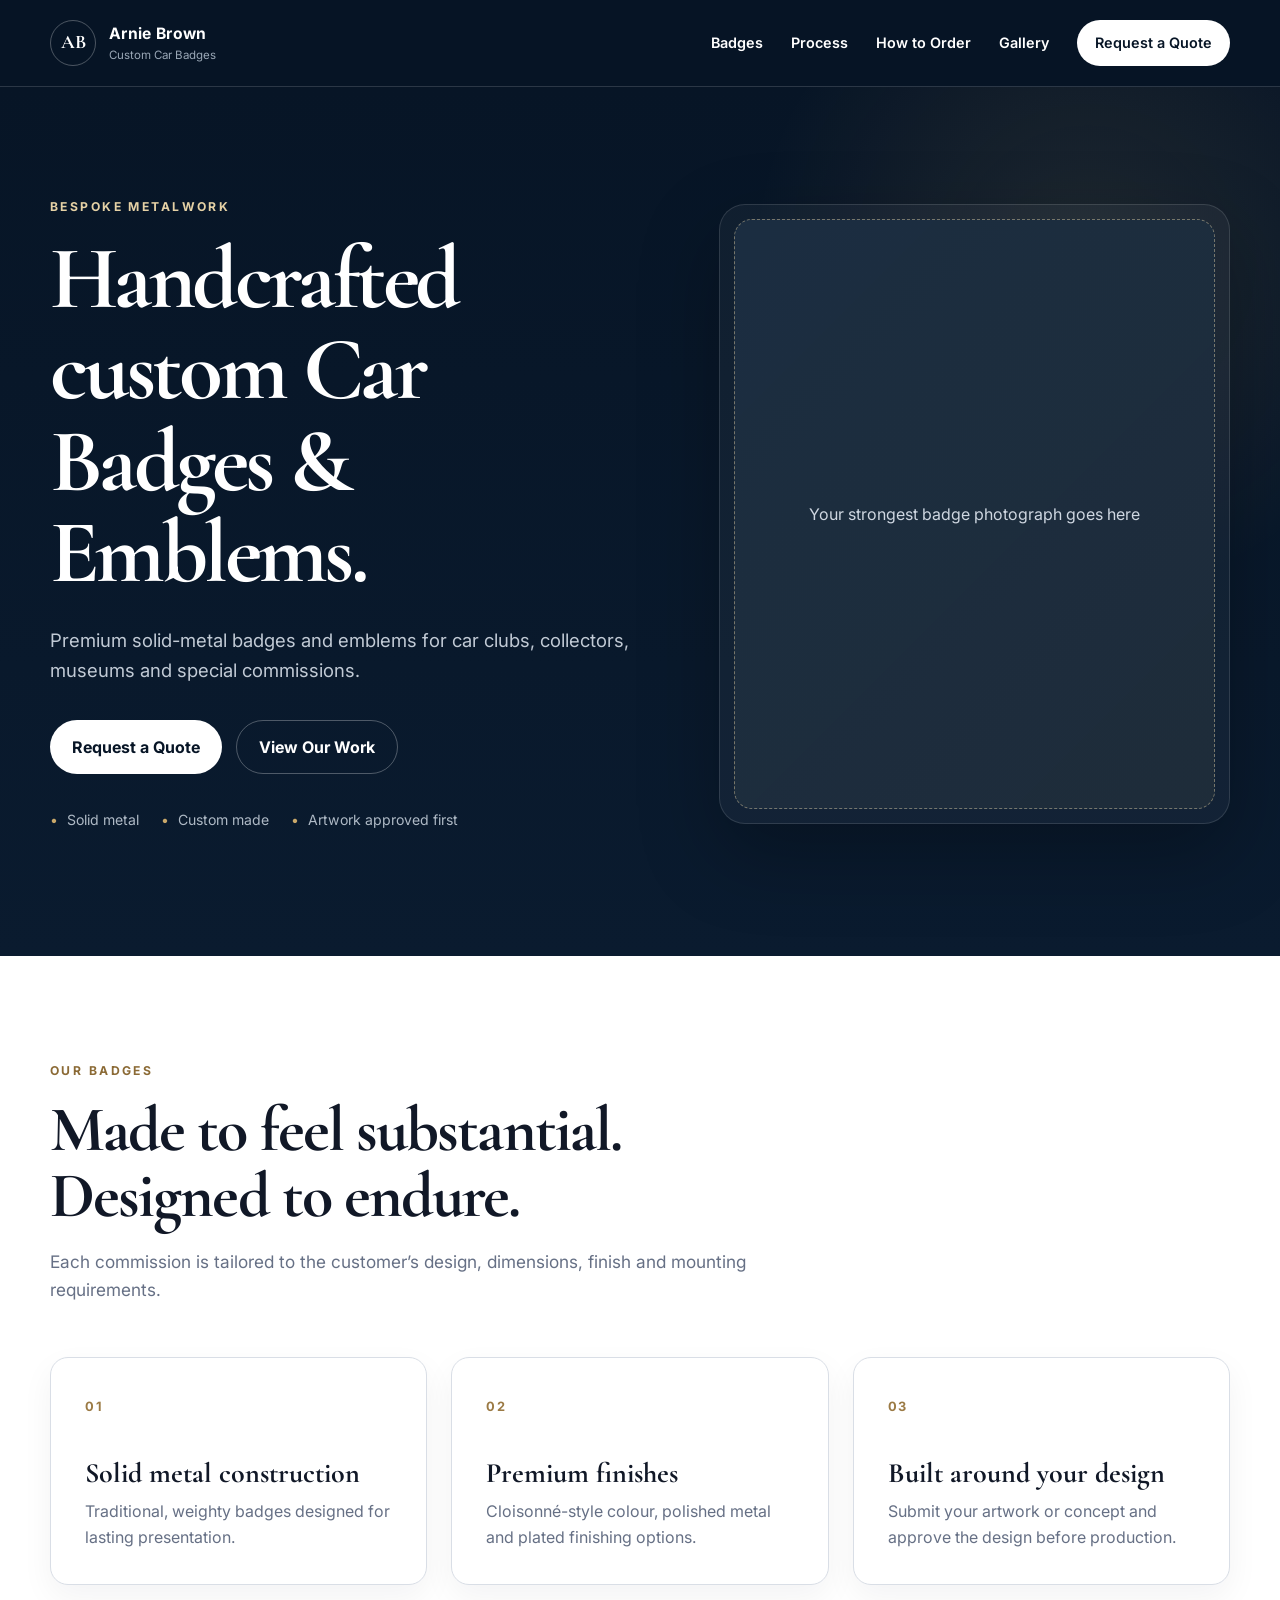
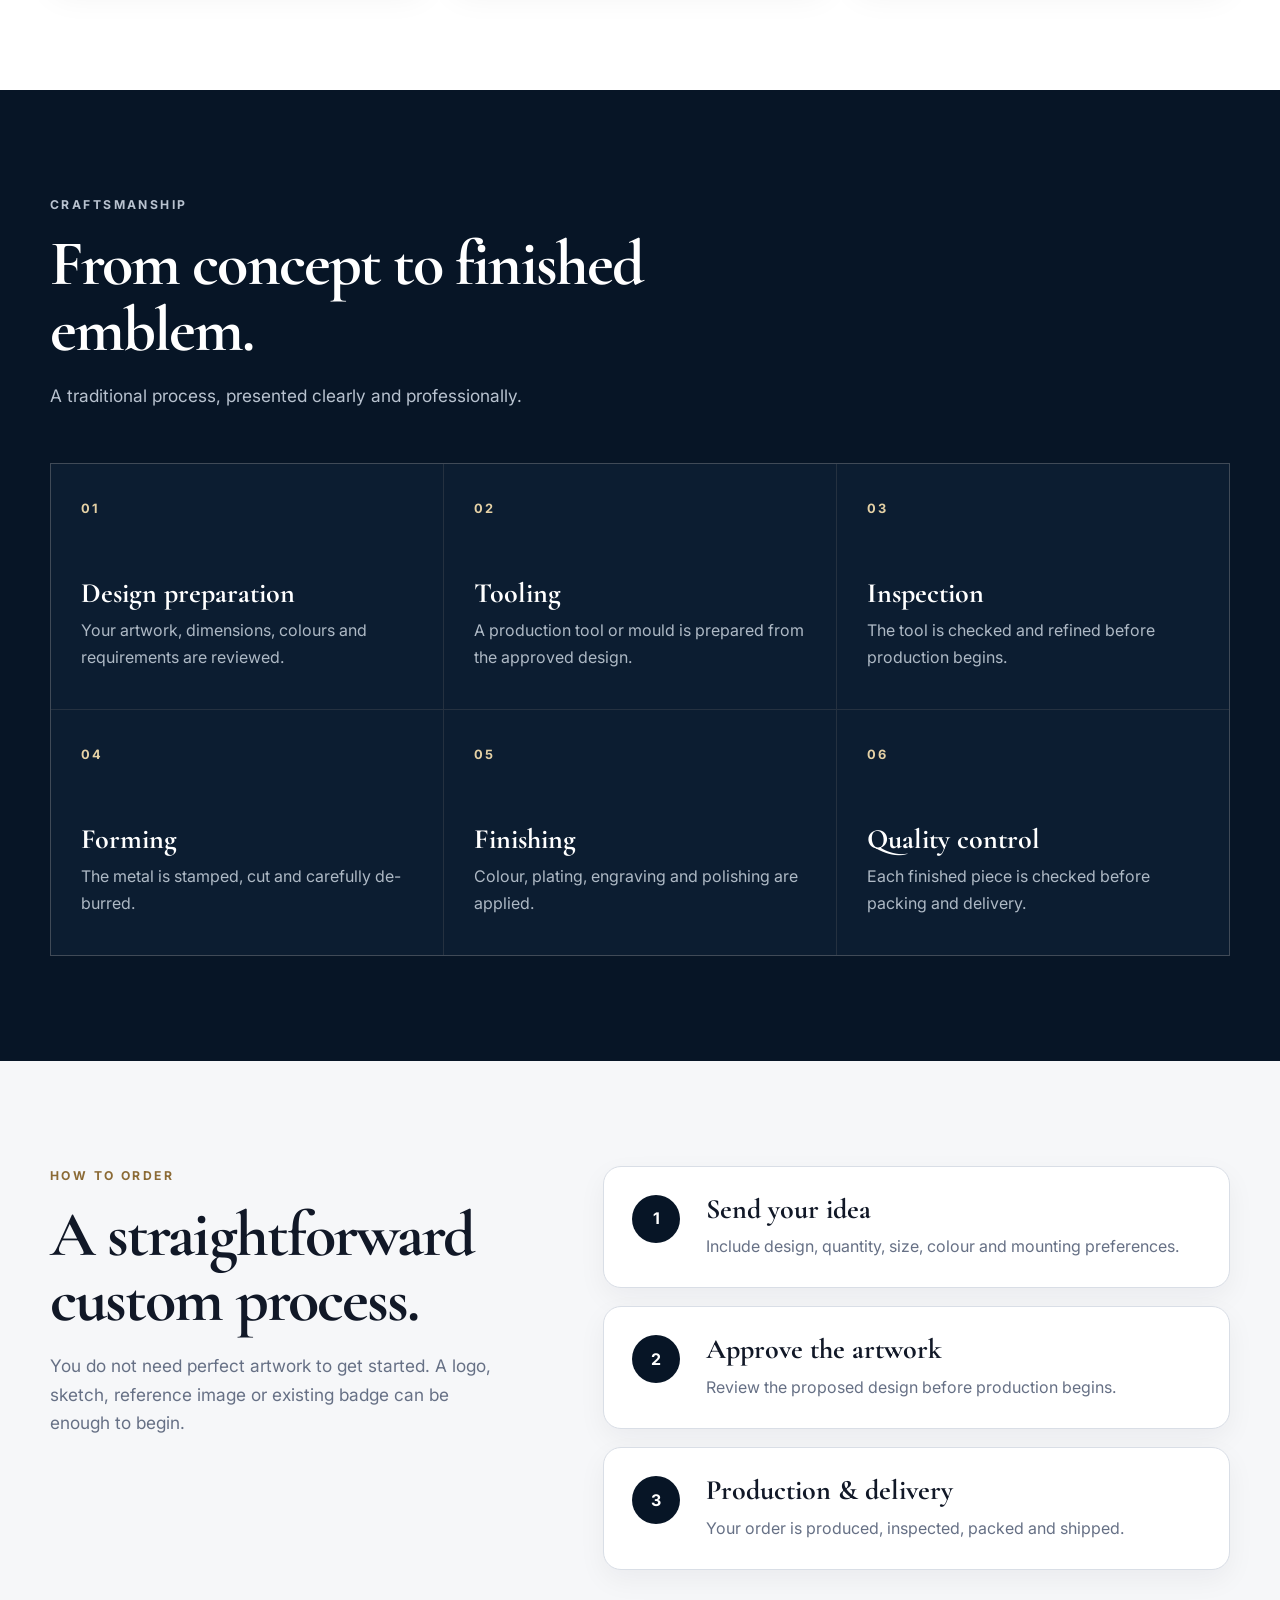
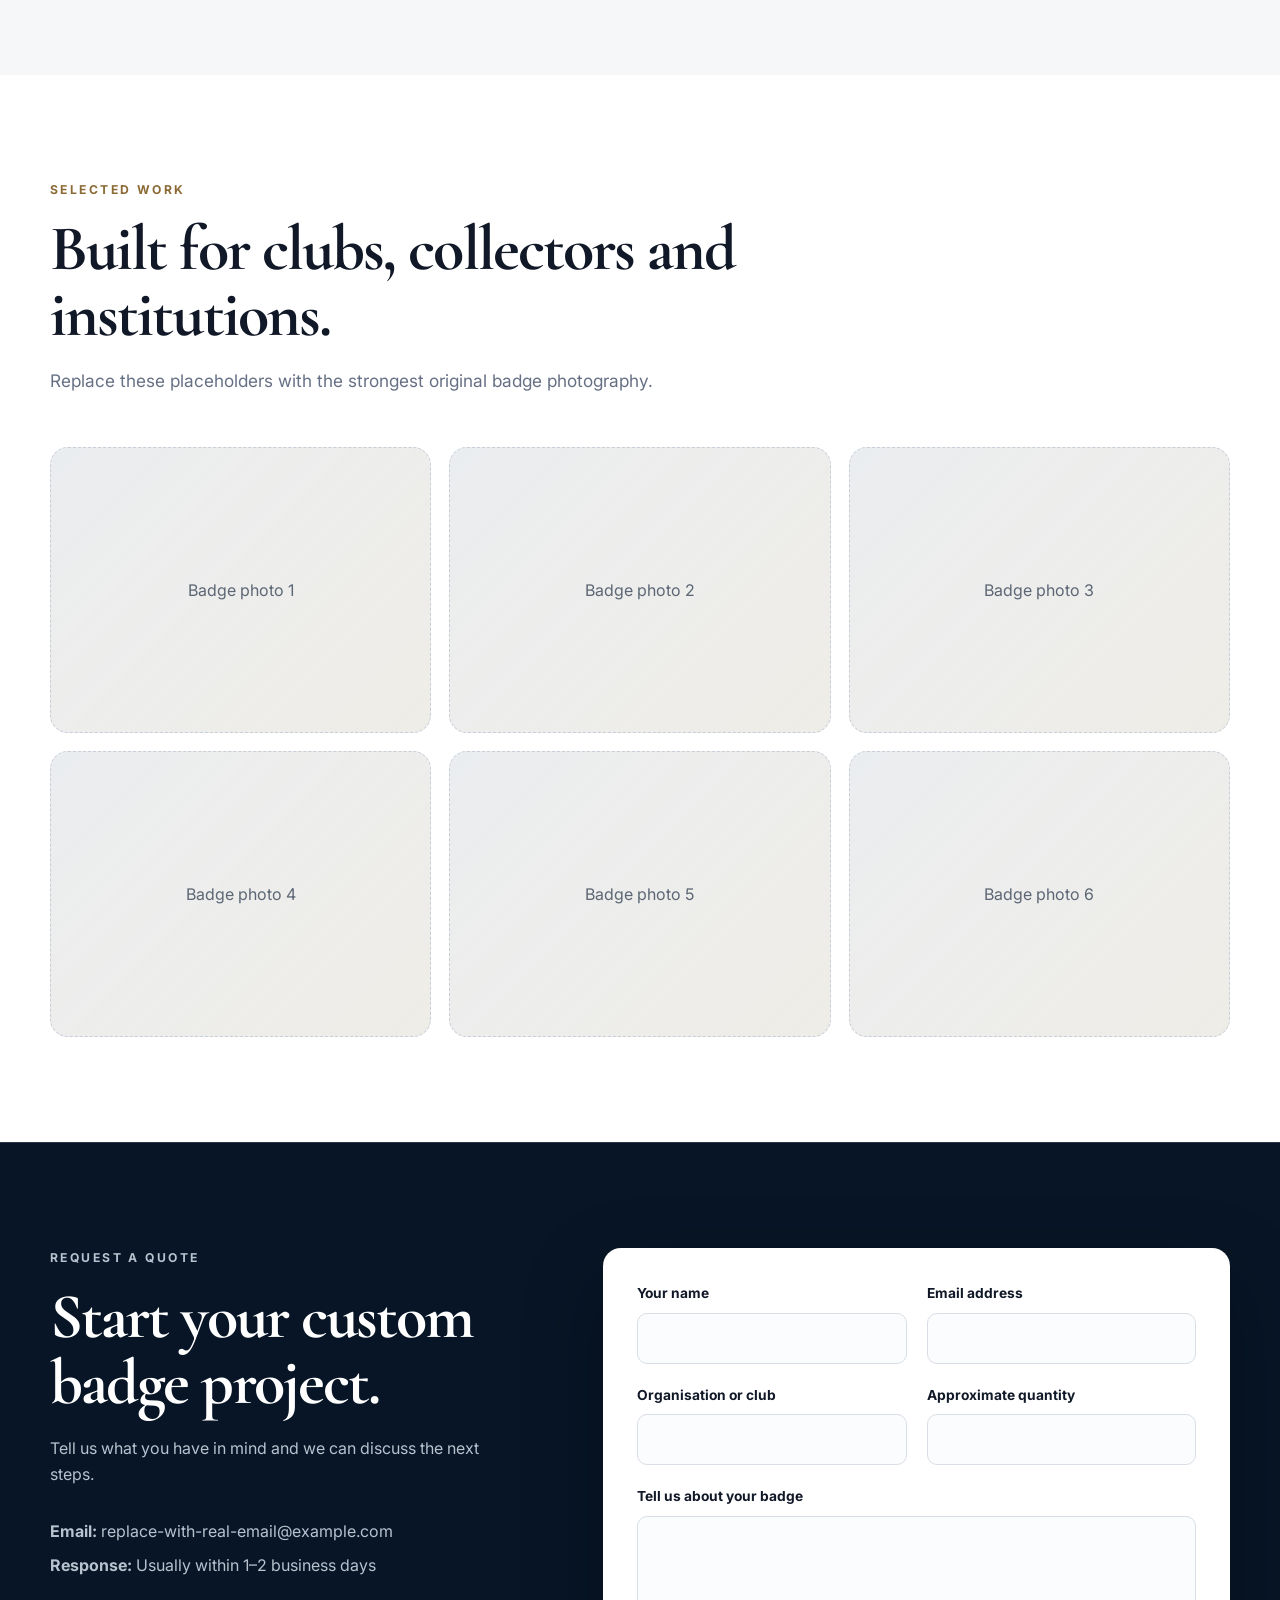
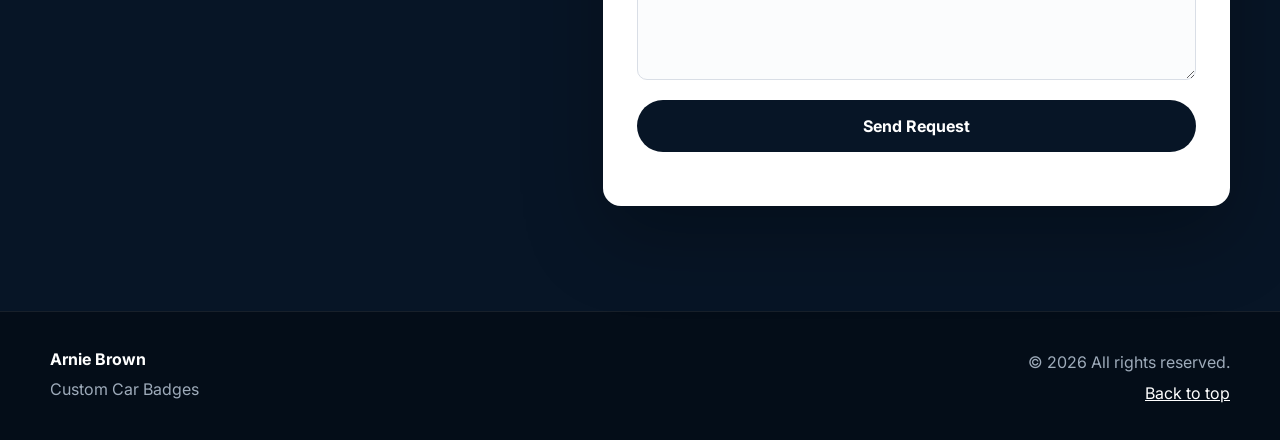
==== index.html @ 43ecab07 "Initial website" ====
<!DOCTYPE html>
<html lang="en">
<head>
  <meta charset="UTF-8">
  <meta name="viewport" content="width=device-width, initial-scale=1.0">
  <title>Custom Car Badges | Arnie Brown</title>
  <meta name="description" content="Premium custom-made solid metal car badges, club emblems and special commissions.">
  <link rel="preconnect" href="https://fonts.googleapis.com">
  <link rel="preconnect" href="https://fonts.gstatic.com" crossorigin>
  <link href="https://fonts.googleapis.com/css2?family=Cormorant+Garamond:wght@600;700&family=Inter:wght@400;500;600;700&display=swap" rel="stylesheet">
  <link rel="stylesheet" href="styles.css">
  <script src="script.js" defer></script>
</head>
<body>
  <header class="site-header">
    <div class="container nav-wrap">
      <a class="brand" href="#home" aria-label="Arnie Brown home">
        <span class="brand-mark">AB</span>
        <span class="brand-copy"><strong>Arnie Brown</strong><small>Custom Car Badges</small></span>
      </a>
      <button class="menu-button" type="button" aria-expanded="false" aria-controls="main-navigation">Menu</button>
      <nav id="main-navigation" class="main-nav" aria-label="Main navigation">
        <a href="#badges">Badges</a>
        <a href="#process">Process</a>
        <a href="#order">How to Order</a>
        <a href="#gallery">Gallery</a>
        <a class="nav-cta" href="#contact">Request a Quote</a>
      </nav>
    </div>
  </header>

  <main>
    <section id="home" class="hero">
      <div class="container hero-grid">
        <div class="hero-copy">
          <p class="eyebrow">Bespoke metalwork</p>
          <h1>Handcrafted custom Car Badges & Emblems.</h1>
          <p class="hero-text">Premium solid-metal badges and emblems for car clubs, collectors, museums and special commissions.</p>
          <div class="button-row">
            <a class="button button-primary" href="#contact">Request a Quote</a>
            <a class="button button-secondary" href="#gallery">View Our Work</a>
          </div>
          <div class="trust-row"><span>Solid metal</span><span>Custom made</span><span>Artwork approved first</span></div>
        </div>
        <div class="hero-visual">
          <div class="image-placeholder image-placeholder-large"><span>Your strongest badge photograph goes here</span></div>
        </div>
      </div>
    </section>

    <section id="badges" class="section section-white">
      <div class="container">
        <div class="section-heading">
          <p class="eyebrow dark">Our badges</p>
          <h2>Made to feel substantial. Designed to endure.</h2>
          <p>Each commission is tailored to the customer’s design, dimensions, finish and mounting requirements.</p>
        </div>
        <div class="feature-grid">
          <article class="feature-card"><span class="feature-number">01</span><h3>Solid metal construction</h3><p>Traditional, weighty badges designed for lasting presentation.</p></article>
          <article class="feature-card"><span class="feature-number">02</span><h3>Premium finishes</h3><p>Cloisonné-style colour, polished metal and plated finishing options.</p></article>
          <article class="feature-card"><span class="feature-number">03</span><h3>Built around your design</h3><p>Submit your artwork or concept and approve the design before production.</p></article>
        </div>
      </div>
    </section>

    <section id="process" class="section section-navy">
      <div class="container">
        <div class="section-heading"><p class="eyebrow">Craftsmanship</p><h2>From concept to finished emblem.</h2><p>A traditional process, presented clearly and professionally.</p></div>
        <ol class="process-grid">
          <li><span class="process-number">01</span><h3>Design preparation</h3><p>Your artwork, dimensions, colours and requirements are reviewed.</p></li>
          <li><span class="process-number">02</span><h3>Tooling</h3><p>A production tool or mould is prepared from the approved design.</p></li>
          <li><span class="process-number">03</span><h3>Inspection</h3><p>The tool is checked and refined before production begins.</p></li>
          <li><span class="process-number">04</span><h3>Forming</h3><p>The metal is stamped, cut and carefully de-burred.</p></li>
          <li><span class="process-number">05</span><h3>Finishing</h3><p>Colour, plating, engraving and polishing are applied.</p></li>
          <li><span class="process-number">06</span><h3>Quality control</h3><p>Each finished piece is checked before packing and delivery.</p></li>
        </ol>
      </div>
    </section>

    <section id="order" class="section section-offwhite">
      <div class="container order-grid">
        <div><p class="eyebrow dark">How to order</p><h2>A straightforward custom process.</h2><p class="lead-dark">You do not need perfect artwork to get started. A logo, sketch, reference image or existing badge can be enough to begin.</p></div>
        <div class="order-steps">
          <article><span>1</span><div><h3>Send your idea</h3><p>Include design, quantity, size, colour and mounting preferences.</p></div></article>
          <article><span>2</span><div><h3>Approve the artwork</h3><p>Review the proposed design before production begins.</p></div></article>
          <article><span>3</span><div><h3>Production &amp; delivery</h3><p>Your order is produced, inspected, packed and shipped.</p></div></article>
        </div>
      </div>
    </section>

    <section id="gallery" class="section section-white">
      <div class="container">
        <div class="section-heading"><p class="eyebrow dark">Selected work</p><h2>Built for clubs, collectors and institutions.</h2><p>Replace these placeholders with the strongest original badge photography.</p></div>
        <div class="gallery-grid">
          <div class="image-placeholder"><span>Badge photo 1</span></div><div class="image-placeholder"><span>Badge photo 2</span></div><div class="image-placeholder"><span>Badge photo 3</span></div><div class="image-placeholder"><span>Badge photo 4</span></div><div class="image-placeholder"><span>Badge photo 5</span></div><div class="image-placeholder"><span>Badge photo 6</span></div>
        </div>
      </div>
    </section>

    <section id="contact" class="section section-navy contact-section">
      <div class="container contact-grid">
        <div><p class="eyebrow">Request a quote</p><h2>Start your custom badge project.</h2><p>Tell us what you have in mind and we can discuss the next steps.</p><div class="contact-meta"><p><strong>Email:</strong> replace-with-real-email@example.com</p><p><strong>Response:</strong> Usually within 1–2 business days</p></div></div>
        <form class="quote-form" id="quote-form">
          <label>Your name<input type="text" name="name" autocomplete="name" required></label>
          <label>Email address<input type="email" name="email" autocomplete="email" required></label>
          <label>Organisation or club<input type="text" name="organisation"></label>
          <label>Approximate quantity<input type="number" name="quantity" min="1"></label>
          <label class="full-width">Tell us about your badge<textarea name="message" rows="6" required></textarea></label>
          <button class="button button-primary full-width" type="submit">Send Request</button>
          <p id="form-message" class="form-message full-width" aria-live="polite"></p>
        </form>
      </div>
    </section>
  </main>

  <footer class="site-footer"><div class="container footer-row"><div><strong>Arnie Brown</strong><p>Custom Car Badges</p></div><div class="footer-right"><p>© <span id="current-year"></span> All rights reserved.</p><a href="#home">Back to top</a></div></div></footer>
</body>
</html>
---- styles.css ----
:root{--navy:#071526;--navy-soft:#0c1d31;--navy-light:#132942;--white:#fff;--offwhite:#f6f7f9;--text:#111827;--muted:#667085;--line:#d9dee6;--light-line:rgba(255,255,255,.15);--accent:#c9a86a;--accent-soft:#e5d1a5;--shadow:0 22px 60px rgba(6,18,33,.14);--radius:18px;--container:1180px}*{box-sizing:border-box}html{scroll-behavior:smooth}body{margin:0;background:var(--navy);color:var(--white);font-family:"Inter",Arial,sans-serif;line-height:1.65}img{display:block;max-width:100%}a{color:inherit}button,input,textarea{font:inherit}h1,h2,h3,p{margin-top:0}h1,h2,h3{font-family:"Cormorant Garamond",Georgia,serif;line-height:1.02}h1{max-width:820px;margin-bottom:26px;font-size:clamp(3.5rem,7vw,7rem);letter-spacing:-.04em}h2{margin-bottom:20px;font-size:clamp(2.6rem,5vw,4.8rem);letter-spacing:-.03em}h3{margin-bottom:10px;font-size:1.75rem}.container{width:min(calc(100% - 40px),var(--container));margin-inline:auto}.section{padding:105px 0}.section-white{background:var(--white);color:var(--text)}.section-offwhite{background:var(--offwhite);color:var(--text)}.section-navy{background:var(--navy);color:var(--white)}.eyebrow{margin-bottom:16px;color:var(--accent-soft);font-size:.76rem;font-weight:700;letter-spacing:.2em;text-transform:uppercase}.eyebrow.dark{color:#8b6a35}.section-heading{max-width:760px;margin-bottom:52px}.section-heading>p:last-child,.lead-dark{color:var(--muted);font-size:1.08rem}.section-navy .section-heading>p:last-child,.section-navy>.container>div>p{color:#b8c2cf}.site-header{position:sticky;z-index:100;top:0;background:rgba(7,21,38,.94);border-bottom:1px solid var(--light-line);backdrop-filter:blur(16px)}.nav-wrap{min-height:86px;display:flex;align-items:center;justify-content:space-between;gap:30px}.brand{display:inline-flex;align-items:center;gap:13px;text-decoration:none}.brand-mark{width:46px;height:46px;display:grid;place-items:center;border:1px solid rgba(255,255,255,.28);border-radius:50%;font-family:"Cormorant Garamond",Georgia,serif;font-size:1.2rem;font-weight:700}.brand-copy strong,.brand-copy small{display:block}.brand-copy strong{font-size:.98rem;letter-spacing:.02em}.brand-copy small{color:#9aa8b7;font-size:.72rem}.main-nav{display:flex;align-items:center;gap:28px}.main-nav a{font-size:.9rem;font-weight:600;text-decoration:none}.main-nav a:hover{color:var(--accent-soft)}.nav-cta{padding:11px 18px;background:var(--white);color:var(--navy);border-radius:999px}.main-nav .nav-cta:hover{background:#edf1f5;color:var(--navy)}.menu-button{display:none}.hero{position:relative;overflow:hidden;padding:110px 0 125px;background:radial-gradient(circle at 85% 20%,rgba(201,168,106,.12),transparent 26%),linear-gradient(180deg,#071526 0%,#0a1b2f 100%)}.hero-grid{position:relative;z-index:1;display:grid;grid-template-columns:1.08fr .92fr;align-items:center;gap:70px}.hero-text{max-width:650px;margin-bottom:34px;color:#c1cad5;font-size:1.16rem}.button-row{display:flex;flex-wrap:wrap;gap:14px;margin-bottom:34px}.button{min-height:52px;display:inline-flex;align-items:center;justify-content:center;padding:13px 22px;border:0;border-radius:999px;cursor:pointer;font-weight:700;text-decoration:none}.button-primary{background:var(--white);color:var(--navy)}.button-primary:hover{background:#edf1f5}.button-secondary{background:transparent;color:var(--white);border:1px solid rgba(255,255,255,.28)}.button-secondary:hover{background:rgba(255,255,255,.06)}.trust-row{display:flex;flex-wrap:wrap;gap:10px 22px;color:#aeb9c5;font-size:.88rem}.trust-row span::before{content:"•";margin-right:9px;color:var(--accent)}.hero-visual{padding:14px;background:rgba(255,255,255,.04);border:1px solid rgba(255,255,255,.12);border-radius:26px;box-shadow:0 30px 80px rgba(0,0,0,.26)}.image-placeholder{min-height:260px;display:grid;place-items:center;padding:24px;background:linear-gradient(135deg,rgba(255,255,255,.06),rgba(201,168,106,.09)),#0d2035;border:1px dashed rgba(229,209,165,.45);border-radius:var(--radius);color:#cfd7e1;text-align:center}.image-placeholder-large{min-height:590px}.feature-grid{display:grid;grid-template-columns:repeat(3,1fr);gap:24px}.feature-card{padding:34px;background:var(--white);border:1px solid var(--line);border-radius:var(--radius);box-shadow:0 12px 32px rgba(10,29,49,.05)}.feature-card p{margin-bottom:0;color:var(--muted)}.feature-number{display:inline-block;margin-bottom:42px;color:#9b7a44;font-size:.8rem;font-weight:700;letter-spacing:.12em}.process-grid{padding:0;margin:0;display:grid;grid-template-columns:repeat(3,1fr);gap:1px;list-style:none;background:rgba(255,255,255,.12);border:1px solid rgba(255,255,255,.12)}.process-grid li{min-height:245px;padding:30px;background:var(--navy-soft)}.process-number{display:inline-block;margin-bottom:60px;color:var(--accent-soft);font-size:.8rem;font-weight:700;letter-spacing:.12em}.process-grid p{margin-bottom:0;color:#aeb9c5}.order-grid{display:grid;grid-template-columns:.85fr 1.15fr;gap:90px}.order-steps{display:grid;gap:18px}.order-steps article{display:grid;grid-template-columns:54px 1fr;gap:20px;padding:28px;background:var(--white);border:1px solid var(--line);border-radius:var(--radius);box-shadow:0 10px 28px rgba(10,29,49,.05)}.order-steps article>span{width:48px;height:48px;display:grid;place-items:center;background:var(--navy);color:var(--white);border-radius:50%;font-weight:700}.order-steps p{margin-bottom:0;color:var(--muted)}.gallery-grid{display:grid;grid-template-columns:repeat(3,1fr);gap:18px}.gallery-grid .image-placeholder{aspect-ratio:4/3;min-height:0;background:linear-gradient(135deg,rgba(7,21,38,.04),rgba(201,168,106,.12)),#f4f6f8;border-color:#c7ced8;color:#5c6674}.contact-section{border-top:1px solid var(--light-line)}.contact-grid{display:grid;grid-template-columns:.85fr 1.15fr;gap:90px}.contact-meta{margin-top:30px}.contact-meta p{margin-bottom:8px;color:#b8c2cf}.quote-form{padding:34px;display:grid;grid-template-columns:repeat(2,1fr);gap:20px;background:var(--white);color:var(--text);border-radius:var(--radius);box-shadow:0 30px 80px rgba(0,0,0,.28)}.quote-form label{display:grid;gap:8px;font-size:.86rem;font-weight:700}.quote-form input,.quote-form textarea{width:100%;padding:13px 14px;background:#fbfcfd;color:var(--text);border:1px solid var(--line);border-radius:10px}.quote-form input:focus,.quote-form textarea:focus{outline:3px solid rgba(19,41,66,.12);border-color:#8292a6}.quote-form .button-primary{background:var(--navy);color:var(--white)}.quote-form .button-primary:hover{background:var(--navy-light)}.full-width{grid-column:1/-1}.form-message{margin:0;color:var(--navy);font-weight:700}.site-footer{padding:34px 0;background:#040d18;color:#9eabba;border-top:1px solid rgba(255,255,255,.08)}.footer-row{display:flex;justify-content:space-between;gap:30px}.footer-row strong{color:var(--white)}.footer-row p{margin:3px 0 0}.footer-right{text-align:right}.footer-right a{display:inline-block;margin-top:4px;color:var(--white)}@media(max-width:900px){.menu-button{display:inline-flex;padding:10px 14px;background:transparent;color:var(--white);border:1px solid rgba(255,255,255,.22);border-radius:999px;cursor:pointer;font-weight:700}.main-nav{position:absolute;top:86px;right:20px;left:20px;display:none;flex-direction:column;align-items:stretch;padding:20px;background:var(--navy-soft);border:1px solid rgba(255,255,255,.14);border-radius:var(--radius);box-shadow:0 26px 70px rgba(0,0,0,.35)}.main-nav.is-open{display:flex}.main-nav a{padding:10px}.nav-cta{text-align:center}.hero-grid,.order-grid,.contact-grid{grid-template-columns:1fr;gap:52px}.feature-grid,.process-grid,.gallery-grid{grid-template-columns:repeat(2,1fr)}.image-placeholder-large{min-height:430px}}@media(max-width:620px){.container{width:min(calc(100% - 28px),var(--container))}.section{padding:76px 0}.hero{padding:70px 0 86px}h1{font-size:clamp(3.2rem,15vw,4.8rem)}.feature-grid,.process-grid,.gallery-grid,.quote-form{grid-template-columns:1fr}.full-width{grid-column:auto}.image-placeholder-large{min-height:330px}.footer-row{flex-direction:column}.footer-right{text-align:left}}
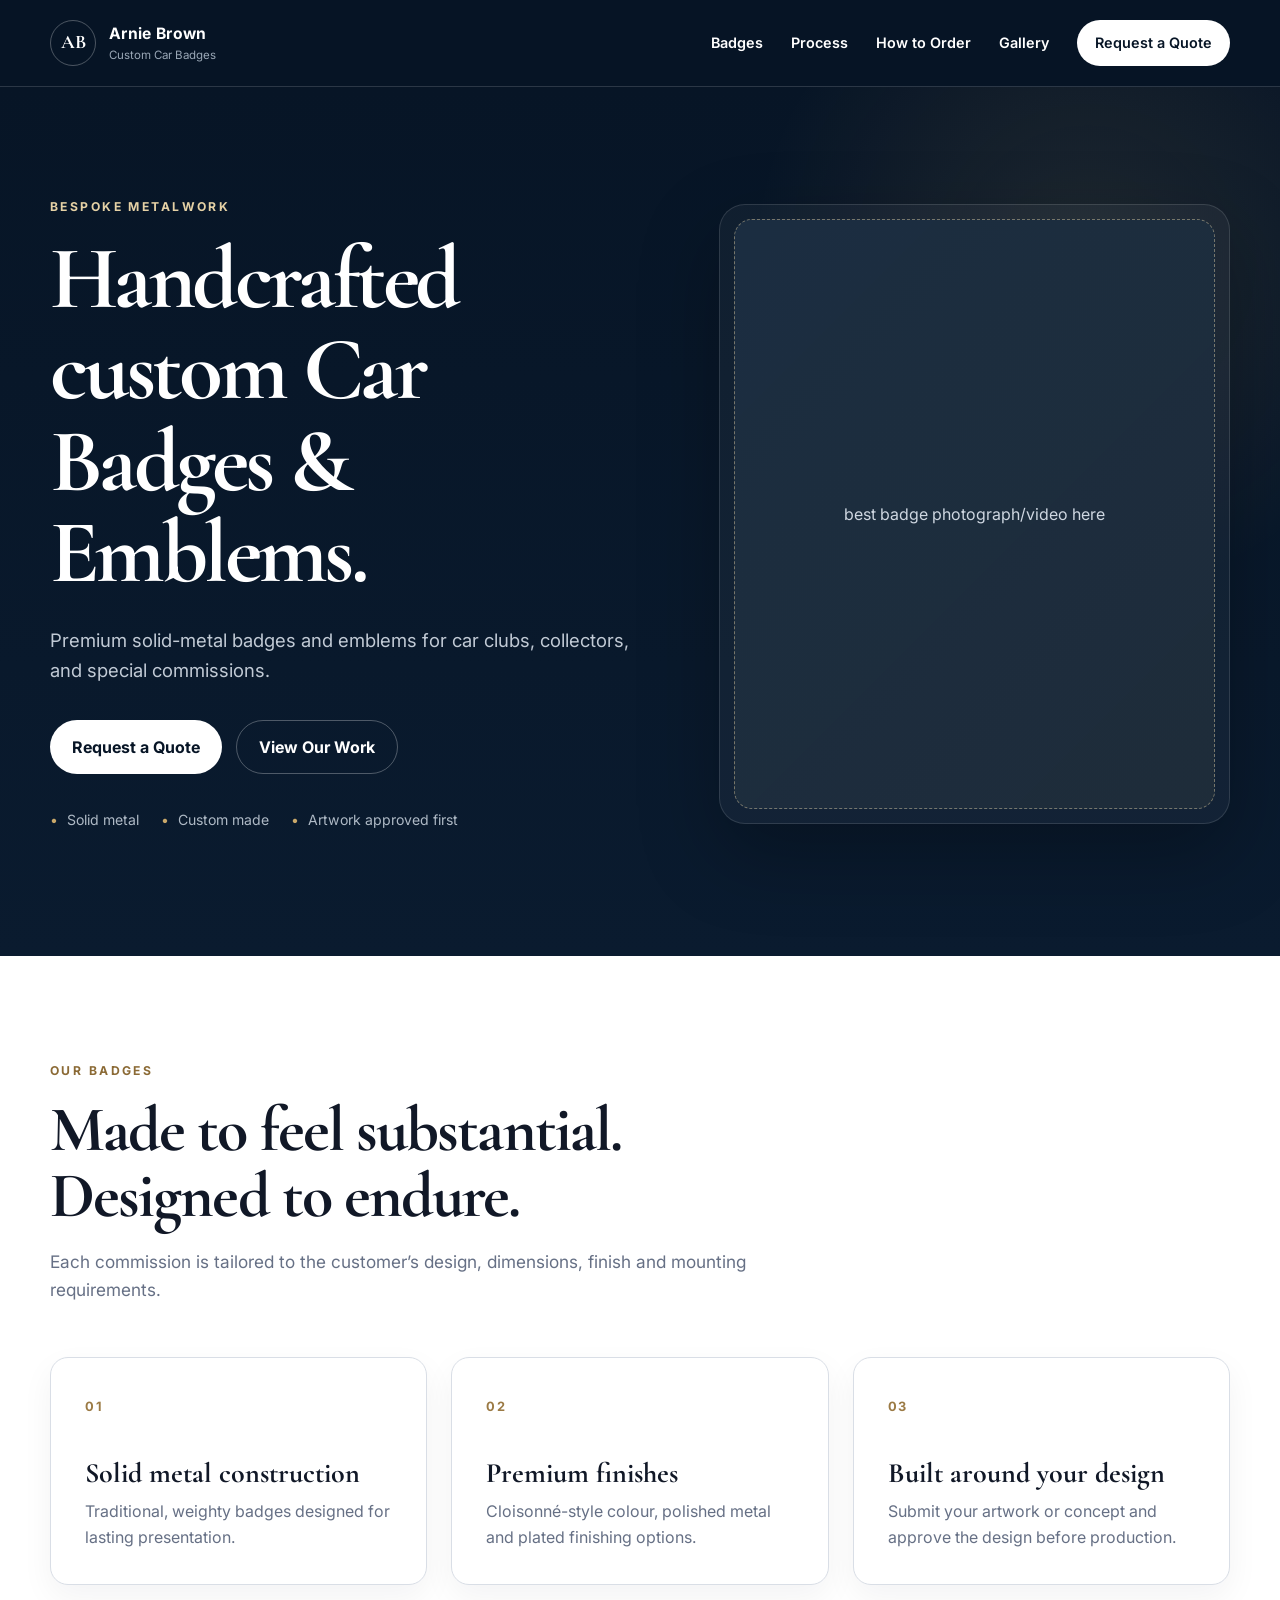
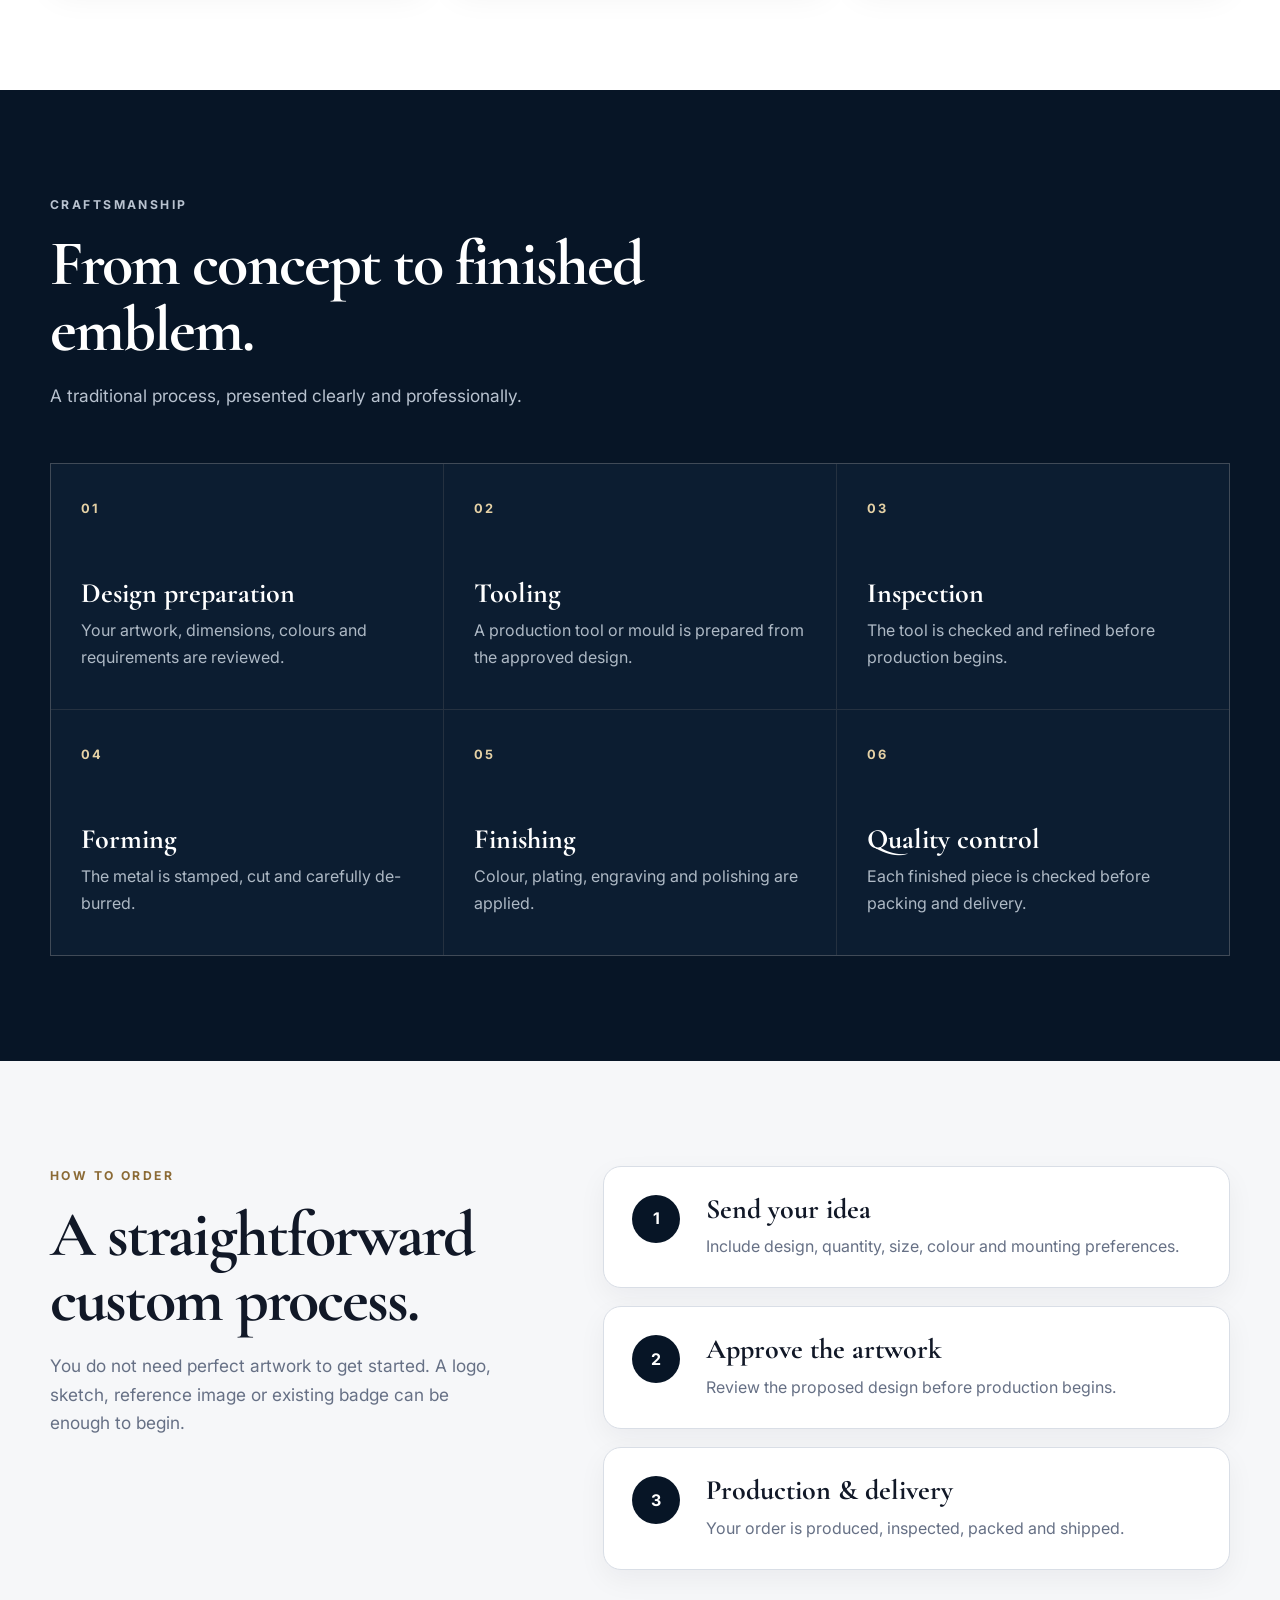
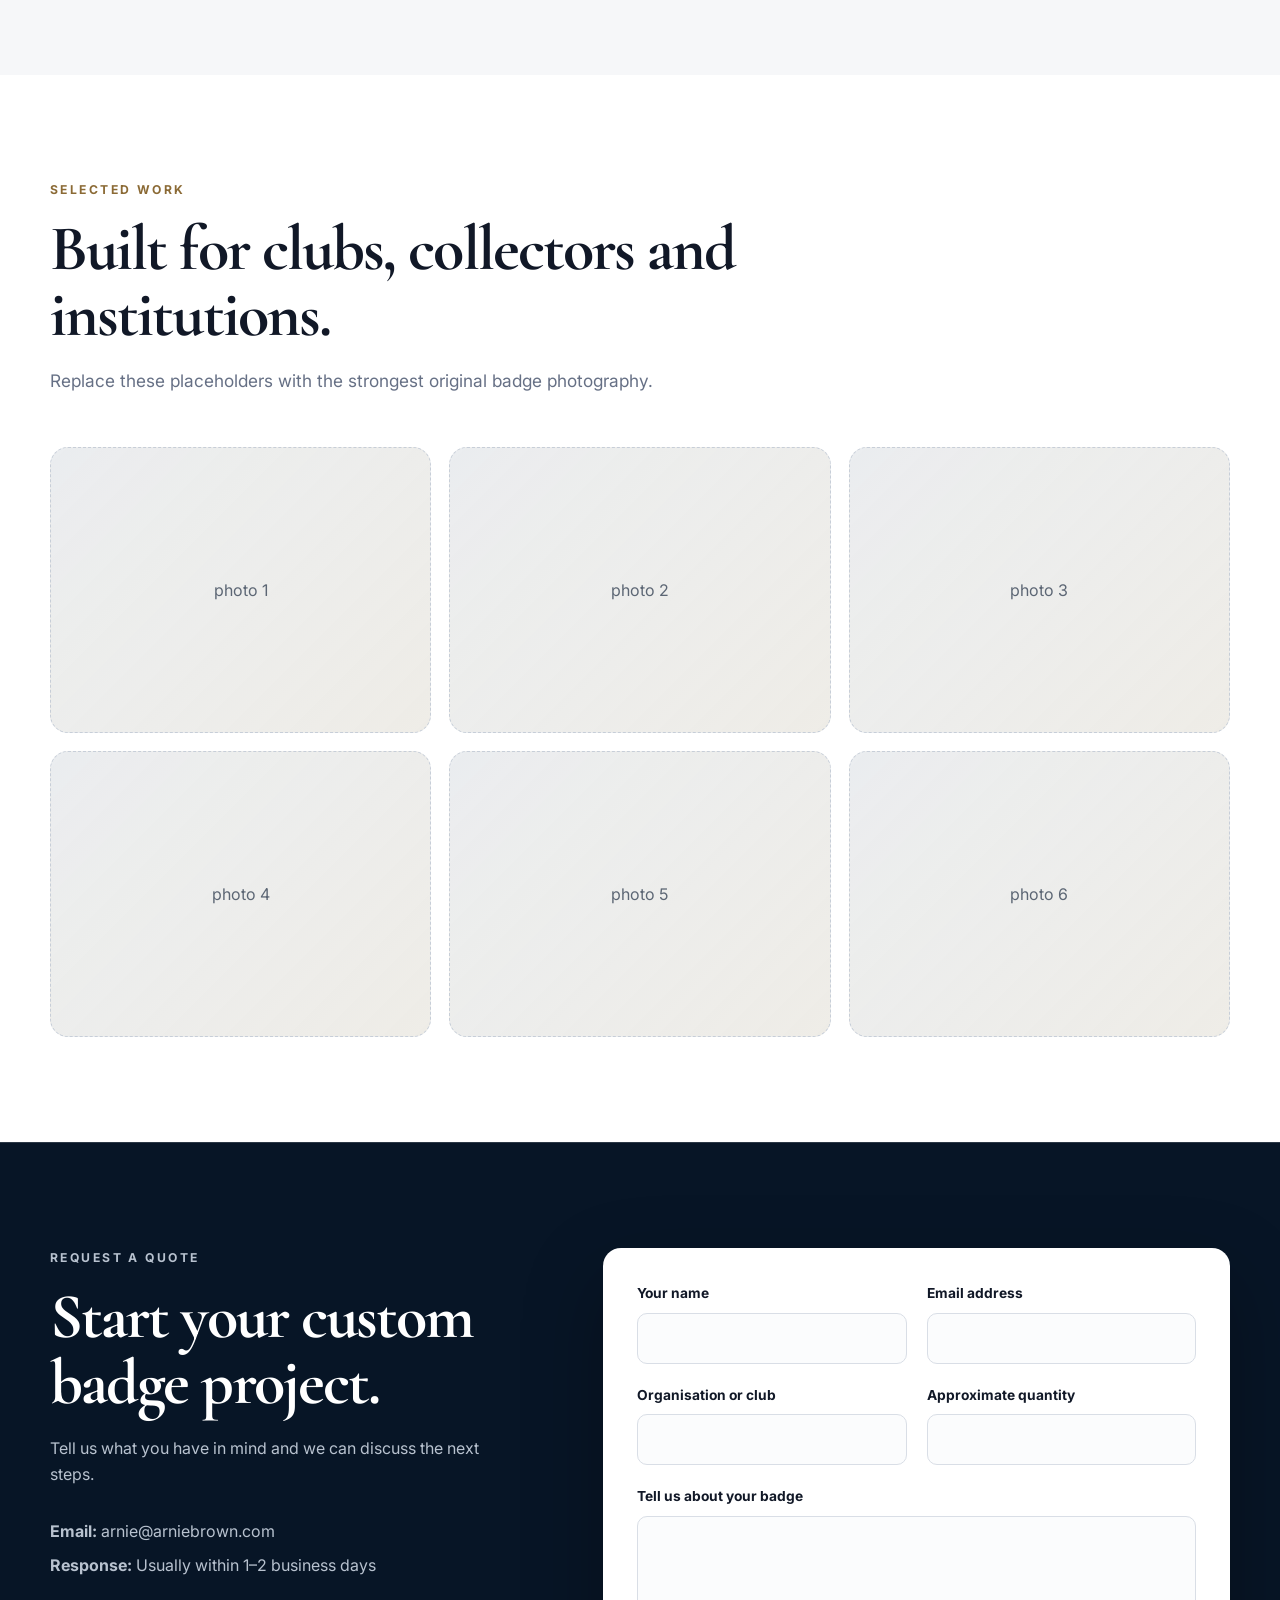
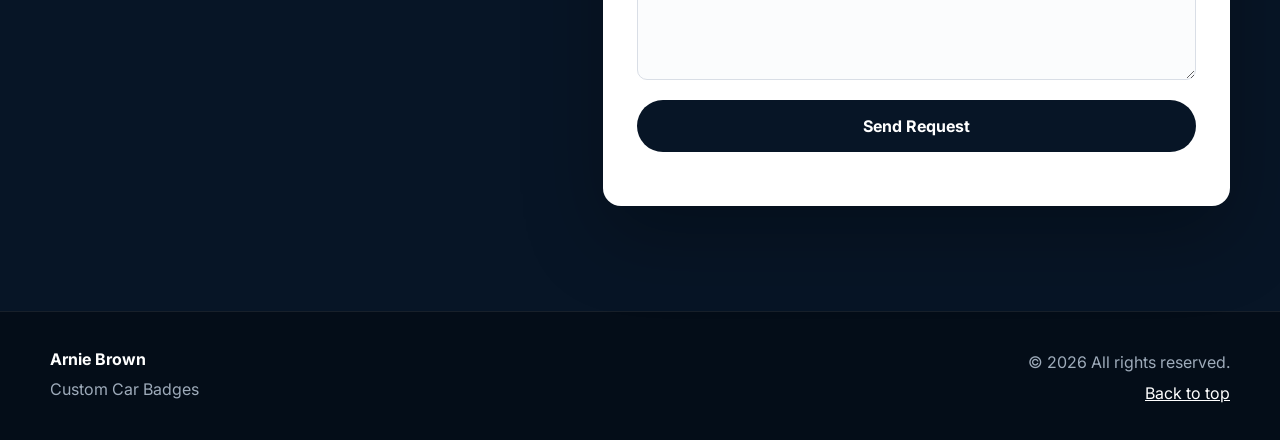
==== commit c5d0f35a: "Initial website" ====
--- a/index.html
+++ b/index.html
@@ -35,7 +35,7 @@
         <div class="hero-copy">
           <p class="eyebrow">Bespoke metalwork</p>
           <h1>Handcrafted custom Car Badges & Emblems.</h1>
-          <p class="hero-text">Premium solid-metal badges and emblems for car clubs, collectors, museums and special commissions.</p>
+          <p class="hero-text">Premium solid-metal badges and emblems for car clubs, collectors, and special commissions.</p>
           <div class="button-row">
             <a class="button button-primary" href="#contact">Request a Quote</a>
             <a class="button button-secondary" href="#gallery">View Our Work</a>
@@ -43,7 +43,7 @@
           <div class="trust-row"><span>Solid metal</span><span>Custom made</span><span>Artwork approved first</span></div>
         </div>
         <div class="hero-visual">
-          <div class="image-placeholder image-placeholder-large"><span>Your strongest badge photograph goes here</span></div>
+          <div class="image-placeholder image-placeholder-large"><span>best badge photograph/video here</span></div>
         </div>
       </div>
     </section>
@@ -92,14 +92,14 @@
       <div class="container">
         <div class="section-heading"><p class="eyebrow dark">Selected work</p><h2>Built for clubs, collectors and institutions.</h2><p>Replace these placeholders with the strongest original badge photography.</p></div>
         <div class="gallery-grid">
-          <div class="image-placeholder"><span>Badge photo 1</span></div><div class="image-placeholder"><span>Badge photo 2</span></div><div class="image-placeholder"><span>Badge photo 3</span></div><div class="image-placeholder"><span>Badge photo 4</span></div><div class="image-placeholder"><span>Badge photo 5</span></div><div class="image-placeholder"><span>Badge photo 6</span></div>
+          <div class="image-placeholder"><span> photo 1</span></div><div class="image-placeholder"><span>photo 2</span></div><div class="image-placeholder"><span>photo 3</span></div><div class="image-placeholder"><span>photo 4</span></div><div class="image-placeholder"><span>photo 5</span></div><div class="image-placeholder"><span>photo 6</span></div>
         </div>
       </div>
     </section>
 
     <section id="contact" class="section section-navy contact-section">
       <div class="container contact-grid">
-        <div><p class="eyebrow">Request a quote</p><h2>Start your custom badge project.</h2><p>Tell us what you have in mind and we can discuss the next steps.</p><div class="contact-meta"><p><strong>Email:</strong> replace-with-real-email@example.com</p><p><strong>Response:</strong> Usually within 1–2 business days</p></div></div>
+        <div><p class="eyebrow">Request a quote</p><h2>Start your custom badge project.</h2><p>Tell us what you have in mind and we can discuss the next steps.</p><div class="contact-meta"><p><strong>Email:</strong> arnie@arniebrown.com</p><p><strong>Response:</strong> Usually within 1–2 business days</p></div></div>
         <form class="quote-form" id="quote-form">
           <label>Your name<input type="text" name="name" autocomplete="name" required></label>
           <label>Email address<input type="email" name="email" autocomplete="email" required></label>
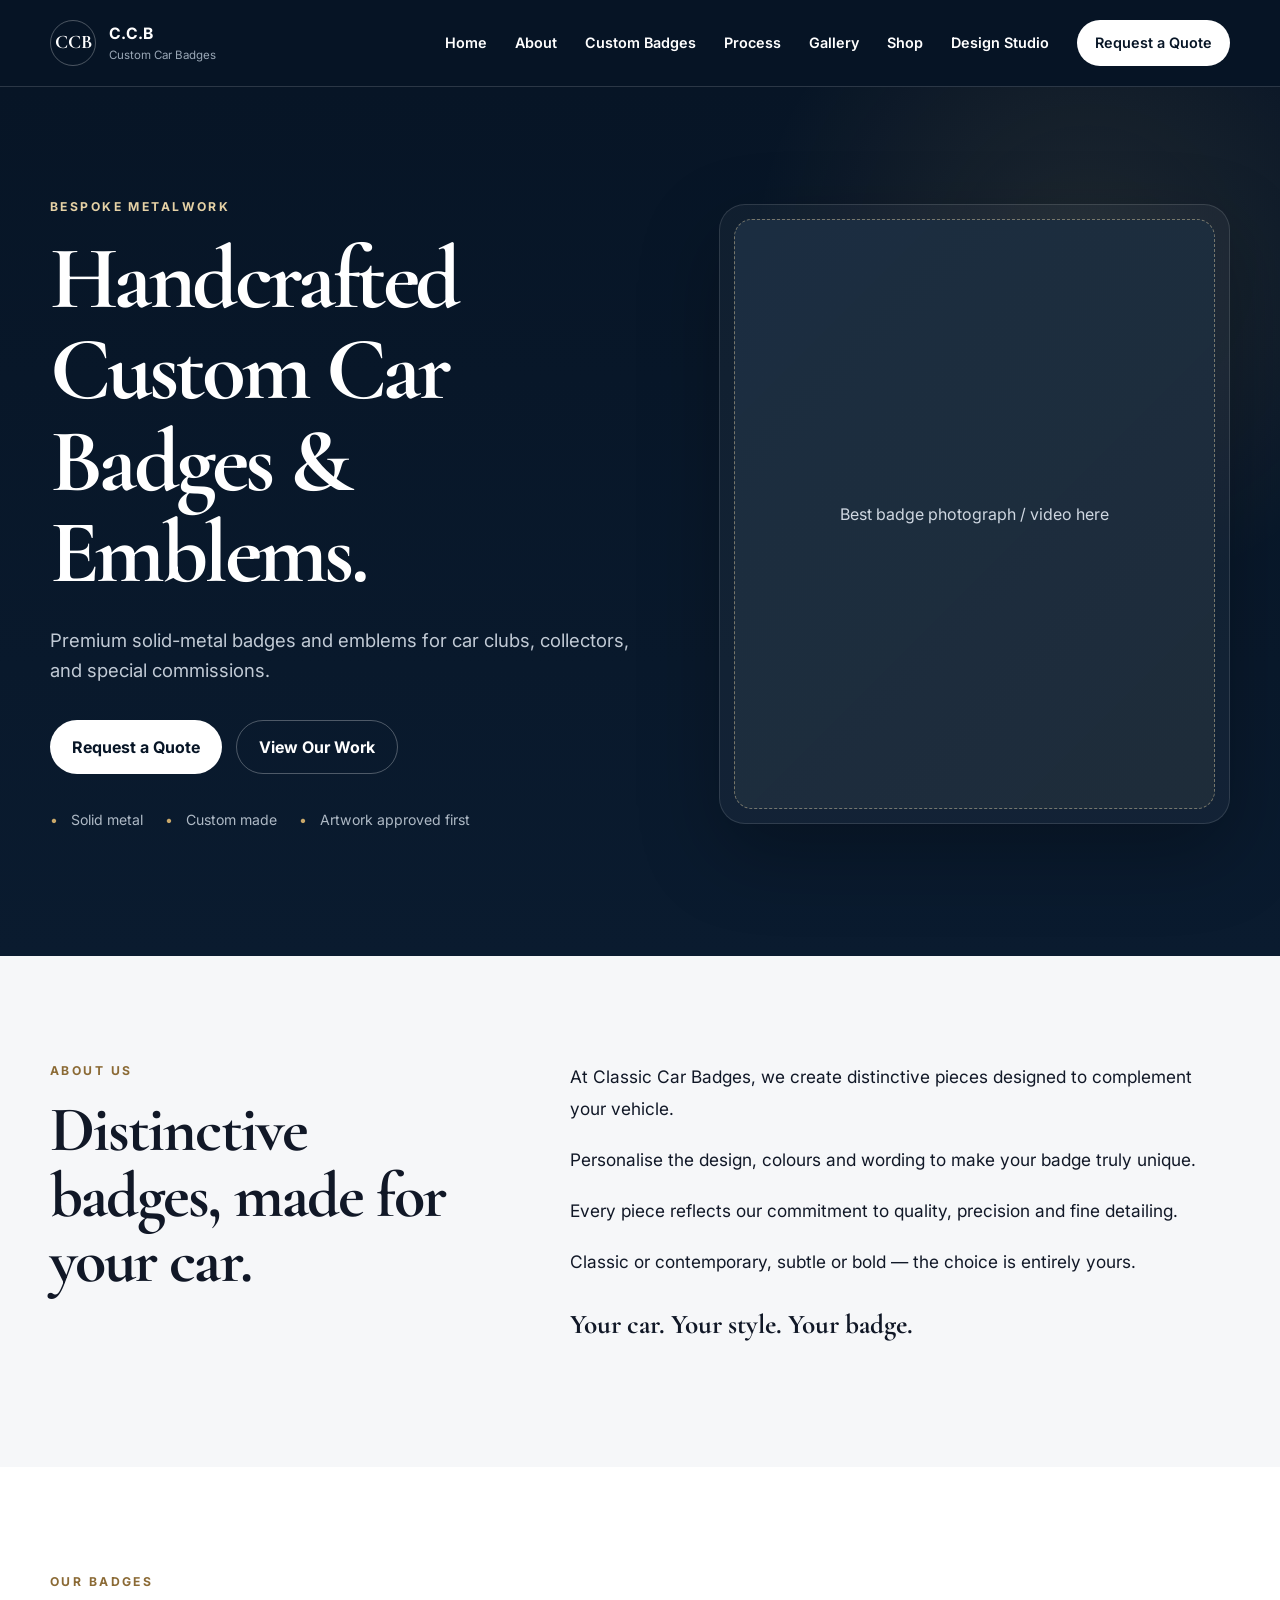
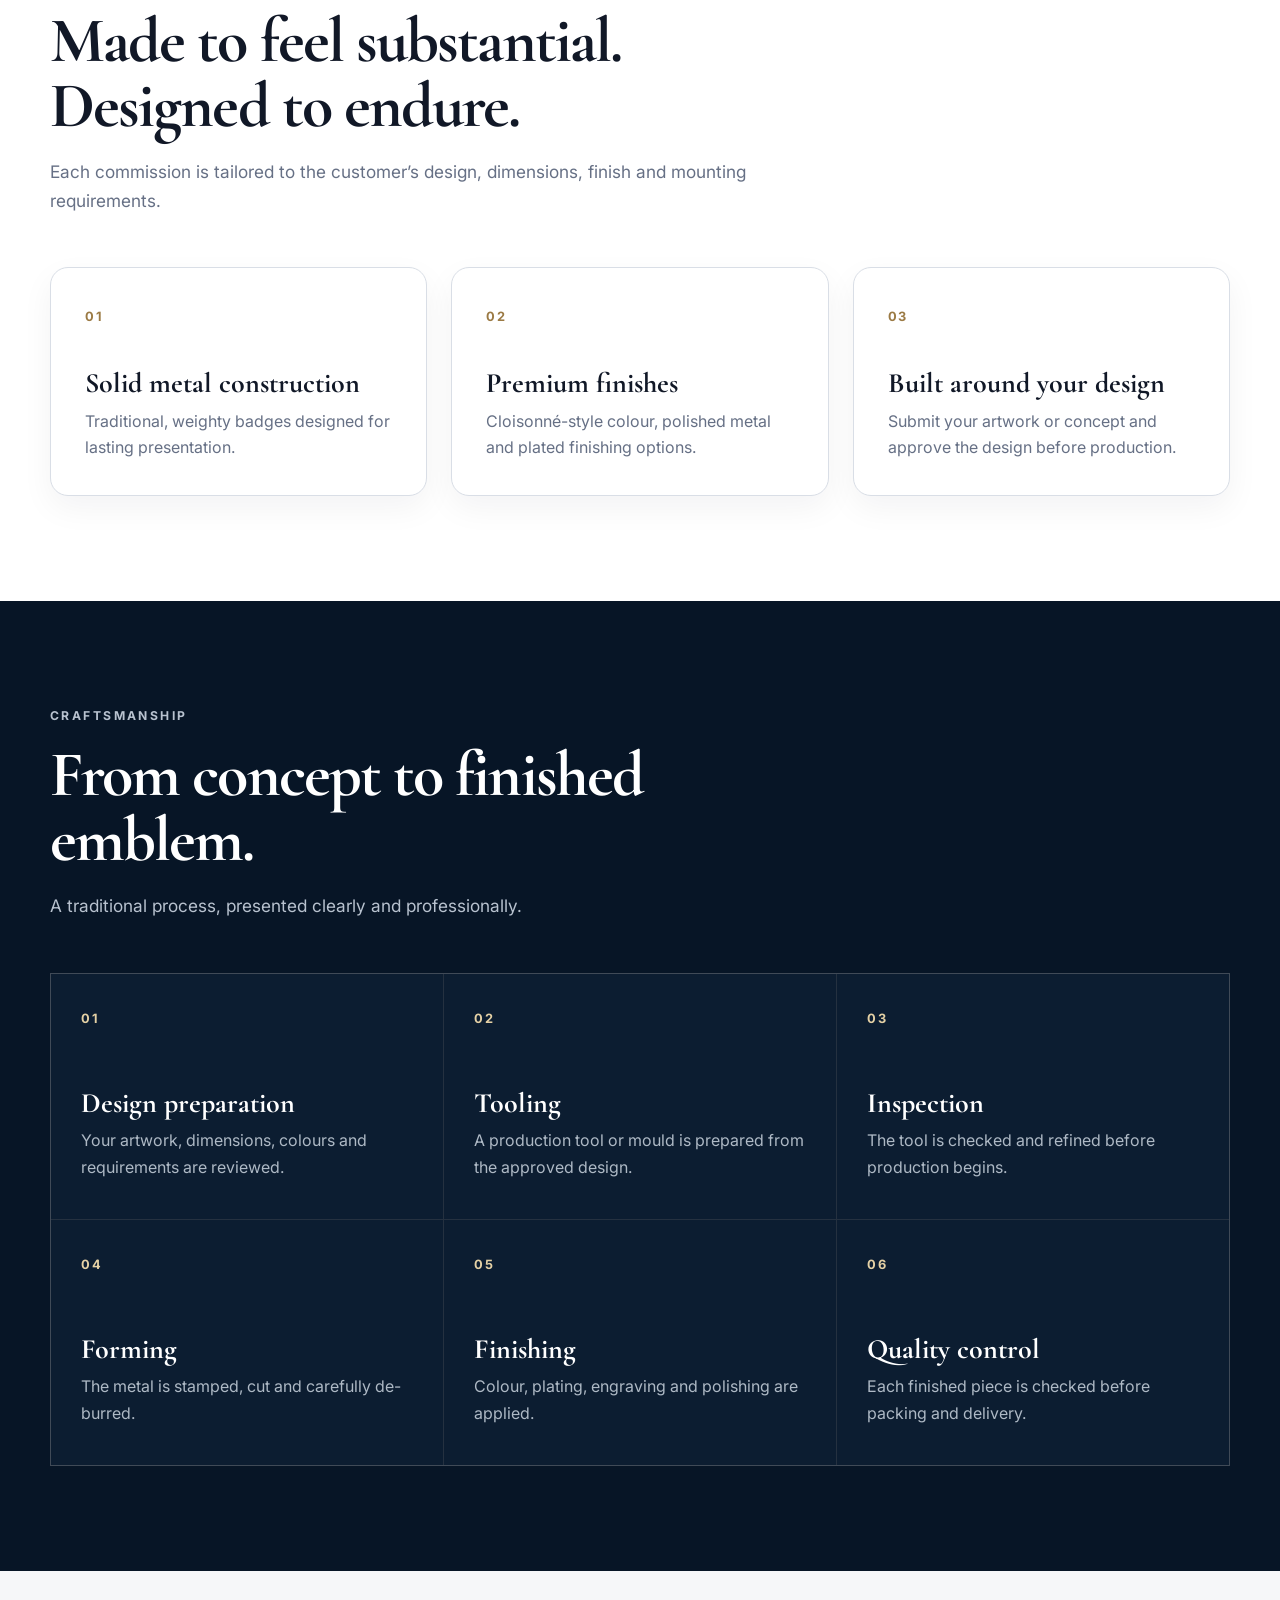
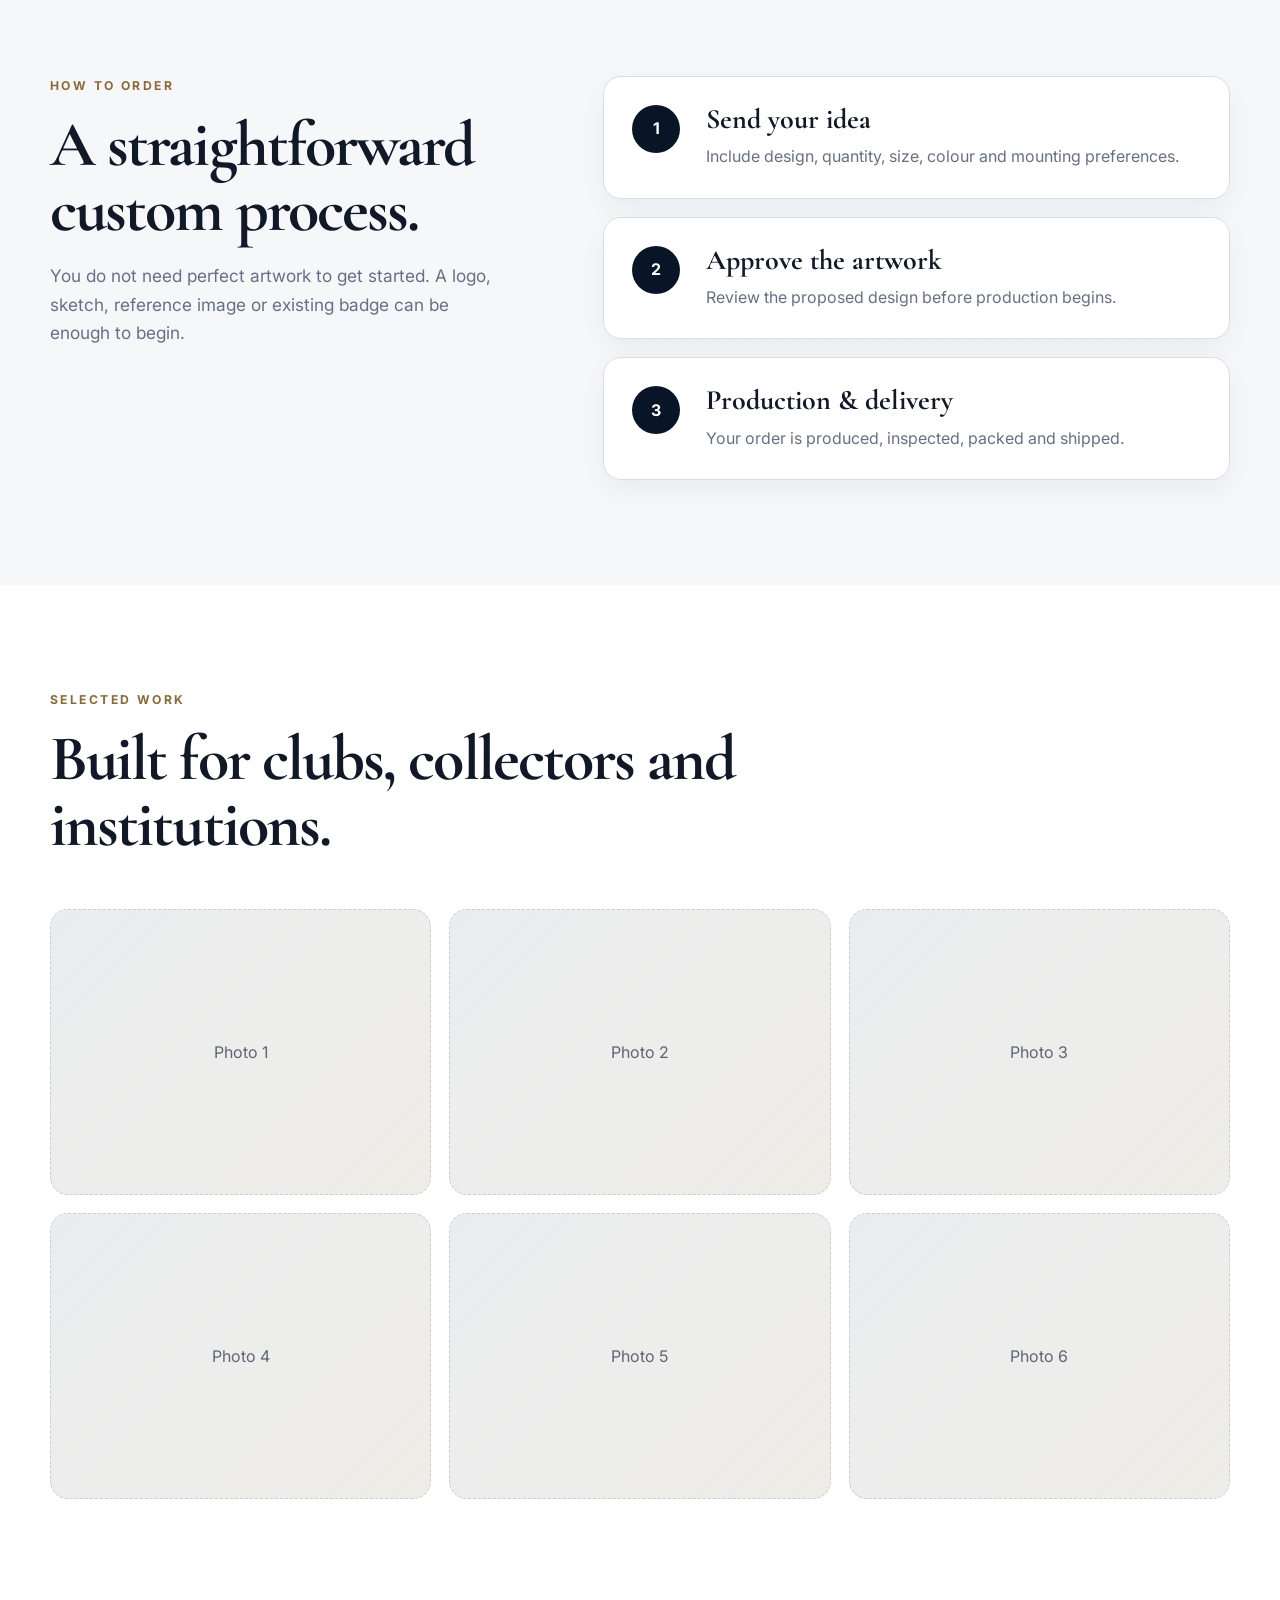
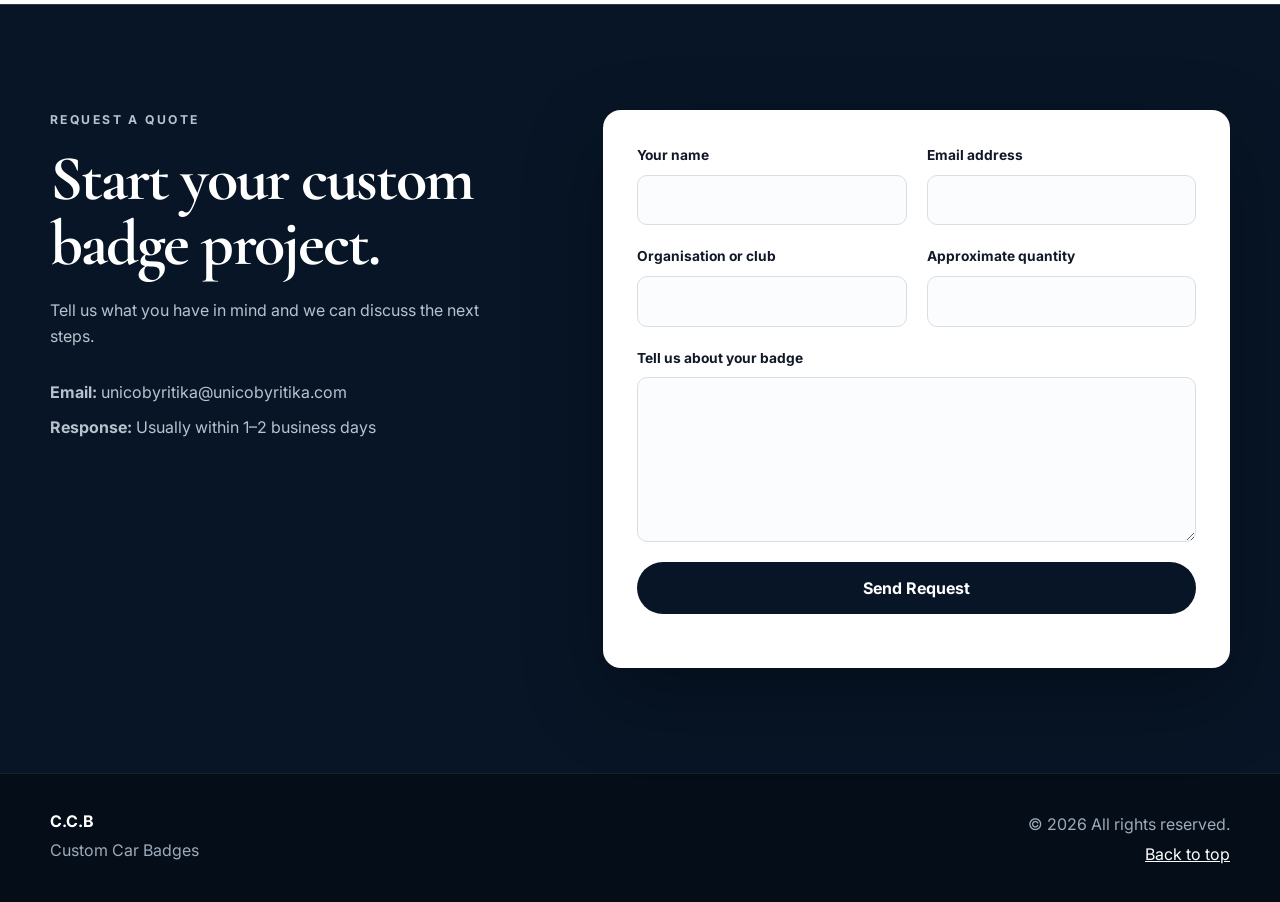
==== commit f28e2b78: "Update website" ====
--- a/index.html
+++ b/index.html
@@ -3,116 +3,768 @@
 <head>
   <meta charset="UTF-8">
   <meta name="viewport" content="width=device-width, initial-scale=1.0">
-  <title>Custom Car Badges | Arnie Brown</title>
-  <meta name="description" content="Premium custom-made solid metal car badges, club emblems and special commissions.">
+
+  <title>Custom Car Badges | C.C.B</title>
+
+  <meta
+    name="description"
+    content="Premium custom-made solid metal car badges, club emblems and special commissions."
+  >
+
   <link rel="preconnect" href="https://fonts.googleapis.com">
   <link rel="preconnect" href="https://fonts.gstatic.com" crossorigin>
-  <link href="https://fonts.googleapis.com/css2?family=Cormorant+Garamond:wght@600;700&family=Inter:wght@400;500;600;700&display=swap" rel="stylesheet">
+
+  <link
+    href="https://fonts.googleapis.com/css2?family=Cormorant+Garamond:wght@600;700&family=Inter:wght@400;500;600;700&display=swap"
+    rel="stylesheet"
+  >
+
   <link rel="stylesheet" href="styles.css">
   <script src="script.js" defer></script>
 </head>
+
 <body>
+
   <header class="site-header">
+
     <div class="container nav-wrap">
-      <a class="brand" href="#home" aria-label="Arnie Brown home">
-        <span class="brand-mark">AB</span>
-        <span class="brand-copy"><strong>Arnie Brown</strong><small>Custom Car Badges</small></span>
+
+      <a
+        class="brand"
+        href="#home"
+        aria-label="C.C.B home"
+      >
+
+        <span class="brand-mark">
+          CCB
+        </span>
+
+        <span class="brand-copy">
+          <strong>C.C.B</strong>
+          <small>Custom Car Badges</small>
+        </span>
+
       </a>
-      <button class="menu-button" type="button" aria-expanded="false" aria-controls="main-navigation">Menu</button>
+
+
+      <button
+        class="menu-button"
+        type="button"
+        aria-expanded="false"
+        aria-controls="main-navigation"
+      >
+        Menu
+      </button>
+
+
       <nav id="main-navigation" class="main-nav" aria-label="Main navigation">
-        <a href="#badges">Badges</a>
-        <a href="#process">Process</a>
-        <a href="#order">How to Order</a>
-        <a href="#gallery">Gallery</a>
-        <a class="nav-cta" href="#contact">Request a Quote</a>
-      </nav>
+
+  <a href="#home">Home</a>
+
+  <a href="#about">About</a>
+
+  <a href="#badges">Custom Badges</a>
+
+  <a href="#process">Process</a>
+
+  <a href="#gallery">Gallery</a>
+
+  <a href="shop.html">Shop</a>
+
+  <a href="design.html">Design Studio</a>
+
+  <a class="nav-cta" href="#contact">
+    Request a Quote
+  </a>
+
+</nav>
+
     </div>
+
   </header>
 
+
   <main>
-    <section id="home" class="hero">
+
+
+    <!-- HERO -->
+
+    <section
+      id="home"
+      class="hero"
+    >
+
       <div class="container hero-grid">
+
         <div class="hero-copy">
-          <p class="eyebrow">Bespoke metalwork</p>
-          <h1>Handcrafted custom Car Badges & Emblems.</h1>
-          <p class="hero-text">Premium solid-metal badges and emblems for car clubs, collectors, and special commissions.</p>
+
+          <p class="eyebrow">
+            Bespoke metalwork
+          </p>
+
+          <h1>
+            Handcrafted Custom Car Badges &amp; Emblems.
+          </h1>
+
+          <p class="hero-text">
+            Premium solid-metal badges and emblems for car clubs,
+            collectors, and special commissions.
+          </p>
+
+
           <div class="button-row">
-            <a class="button button-primary" href="#contact">Request a Quote</a>
-            <a class="button button-secondary" href="#gallery">View Our Work</a>
-          </div>
-          <div class="trust-row"><span>Solid metal</span><span>Custom made</span><span>Artwork approved first</span></div>
-        </div>
+
+            <a
+              class="button button-primary"
+              href="#contact"
+            >
+              Request a Quote
+            </a>
+
+            <a
+              class="button button-secondary"
+              href="#gallery"
+            >
+              View Our Work
+            </a>
+
+          </div>
+
+
+          <div class="trust-row">
+
+            <span>
+              Solid metal
+            </span>
+
+            <span>
+              Custom made
+            </span>
+
+            <span>
+              Artwork approved first
+            </span>
+
+          </div>
+
+        </div>
+
+
         <div class="hero-visual">
-          <div class="image-placeholder image-placeholder-large"><span>best badge photograph/video here</span></div>
-        </div>
+
+          <div class="image-placeholder image-placeholder-large">
+
+            <span>
+              Best badge photograph / video here
+            </span>
+
+          </div>
+
+        </div>
+
       </div>
+
     </section>
 
-    <section id="badges" class="section section-white">
+<!-- ABOUT US -->
+
+<section id="about" class="section section-offwhite">
+
+  <div class="container about-grid">
+
+    <div class="about-heading">
+
+      <p class="eyebrow dark">
+        About Us
+      </p>
+
+      <h2>
+        Distinctive badges, made for your car.
+      </h2>
+
+    </div>
+
+    <div class="about-copy">
+
+      <p>
+        At Classic Car Badges, we create distinctive pieces
+        designed to complement your vehicle.
+      </p>
+
+      <p>
+        Personalise the design, colours and wording to make
+        your badge truly unique.
+      </p>
+
+      <p>
+        Every piece reflects our commitment to quality,
+        precision and fine detailing.
+      </p>
+
+      <p>
+        Classic or contemporary, subtle or bold — the choice
+        is entirely yours.
+      </p>
+
+      <p class="about-signoff">
+        Your car. Your style. Your badge.
+      </p>
+
+    </div>
+
+  </div>
+
+</section>
+
+    <!-- BADGES -->
+
+    <section
+      id="badges"
+      class="section section-white"
+    >
+
       <div class="container">
+
         <div class="section-heading">
-          <p class="eyebrow dark">Our badges</p>
-          <h2>Made to feel substantial. Designed to endure.</h2>
-          <p>Each commission is tailored to the customer’s design, dimensions, finish and mounting requirements.</p>
-        </div>
+
+          <p class="eyebrow dark">
+            Our badges
+          </p>
+
+          <h2>
+            Made to feel substantial. Designed to endure.
+          </h2>
+
+          <p>
+            Each commission is tailored to the customer’s design,
+            dimensions, finish and mounting requirements.
+          </p>
+
+        </div>
+
+
         <div class="feature-grid">
-          <article class="feature-card"><span class="feature-number">01</span><h3>Solid metal construction</h3><p>Traditional, weighty badges designed for lasting presentation.</p></article>
-          <article class="feature-card"><span class="feature-number">02</span><h3>Premium finishes</h3><p>Cloisonné-style colour, polished metal and plated finishing options.</p></article>
-          <article class="feature-card"><span class="feature-number">03</span><h3>Built around your design</h3><p>Submit your artwork or concept and approve the design before production.</p></article>
-        </div>
+
+          <article class="feature-card">
+
+            <span class="feature-number">
+              01
+            </span>
+
+            <h3>
+              Solid metal construction
+            </h3>
+
+            <p>
+              Traditional, weighty badges designed for lasting presentation.
+            </p>
+
+          </article>
+
+
+          <article class="feature-card">
+
+            <span class="feature-number">
+              02
+            </span>
+
+            <h3>
+              Premium finishes
+            </h3>
+
+            <p>
+              Cloisonné-style colour, polished metal and plated finishing options.
+            </p>
+
+          </article>
+
+
+          <article class="feature-card">
+
+            <span class="feature-number">
+              03
+            </span>
+
+            <h3>
+              Built around your design
+            </h3>
+
+            <p>
+              Submit your artwork or concept and approve the design before production.
+            </p>
+
+          </article>
+
+        </div>
+
       </div>
+
     </section>
 
-    <section id="process" class="section section-navy">
+
+
+    <!-- PROCESS -->
+
+    <section
+      id="process"
+      class="section section-navy"
+    >
+
       <div class="container">
-        <div class="section-heading"><p class="eyebrow">Craftsmanship</p><h2>From concept to finished emblem.</h2><p>A traditional process, presented clearly and professionally.</p></div>
+
+        <div class="section-heading">
+
+          <p class="eyebrow">
+            Craftsmanship
+          </p>
+
+          <h2>
+            From concept to finished emblem.
+          </h2>
+
+          <p>
+            A traditional process, presented clearly and professionally.
+          </p>
+
+        </div>
+
+
         <ol class="process-grid">
-          <li><span class="process-number">01</span><h3>Design preparation</h3><p>Your artwork, dimensions, colours and requirements are reviewed.</p></li>
-          <li><span class="process-number">02</span><h3>Tooling</h3><p>A production tool or mould is prepared from the approved design.</p></li>
-          <li><span class="process-number">03</span><h3>Inspection</h3><p>The tool is checked and refined before production begins.</p></li>
-          <li><span class="process-number">04</span><h3>Forming</h3><p>The metal is stamped, cut and carefully de-burred.</p></li>
-          <li><span class="process-number">05</span><h3>Finishing</h3><p>Colour, plating, engraving and polishing are applied.</p></li>
-          <li><span class="process-number">06</span><h3>Quality control</h3><p>Each finished piece is checked before packing and delivery.</p></li>
+
+          <li>
+
+            <span class="process-number">
+              01
+            </span>
+
+            <h3>
+              Design preparation
+            </h3>
+
+            <p>
+              Your artwork, dimensions, colours and requirements are reviewed.
+            </p>
+
+          </li>
+
+
+          <li>
+
+            <span class="process-number">
+              02
+            </span>
+
+            <h3>
+              Tooling
+            </h3>
+
+            <p>
+              A production tool or mould is prepared from the approved design.
+            </p>
+
+          </li>
+
+
+          <li>
+
+            <span class="process-number">
+              03
+            </span>
+
+            <h3>
+              Inspection
+            </h3>
+
+            <p>
+              The tool is checked and refined before production begins.
+            </p>
+
+          </li>
+
+
+          <li>
+
+            <span class="process-number">
+              04
+            </span>
+
+            <h3>
+              Forming
+            </h3>
+
+            <p>
+              The metal is stamped, cut and carefully de-burred.
+            </p>
+
+          </li>
+
+
+          <li>
+
+            <span class="process-number">
+              05
+            </span>
+
+            <h3>
+              Finishing
+            </h3>
+
+            <p>
+              Colour, plating, engraving and polishing are applied.
+            </p>
+
+          </li>
+
+
+          <li>
+
+            <span class="process-number">
+              06
+            </span>
+
+            <h3>
+              Quality control
+            </h3>
+
+            <p>
+              Each finished piece is checked before packing and delivery.
+            </p>
+
+          </li>
+
         </ol>
+
       </div>
+
     </section>
 
-    <section id="order" class="section section-offwhite">
+
+
+    <!-- HOW TO ORDER -->
+
+    <section
+      id="order"
+      class="section section-offwhite"
+    >
+
       <div class="container order-grid">
-        <div><p class="eyebrow dark">How to order</p><h2>A straightforward custom process.</h2><p class="lead-dark">You do not need perfect artwork to get started. A logo, sketch, reference image or existing badge can be enough to begin.</p></div>
+
+        <div>
+
+          <p class="eyebrow dark">
+            How to order
+          </p>
+
+          <h2>
+            A straightforward custom process.
+          </h2>
+
+          <p class="lead-dark">
+            You do not need perfect artwork to get started.
+            A logo, sketch, reference image or existing badge
+            can be enough to begin.
+          </p>
+
+        </div>
+
+
         <div class="order-steps">
-          <article><span>1</span><div><h3>Send your idea</h3><p>Include design, quantity, size, colour and mounting preferences.</p></div></article>
-          <article><span>2</span><div><h3>Approve the artwork</h3><p>Review the proposed design before production begins.</p></div></article>
-          <article><span>3</span><div><h3>Production &amp; delivery</h3><p>Your order is produced, inspected, packed and shipped.</p></div></article>
-        </div>
+
+          <article>
+
+            <span>
+              1
+            </span>
+
+            <div>
+
+              <h3>
+                Send your idea
+              </h3>
+
+              <p>
+                Include design, quantity, size, colour and mounting preferences.
+              </p>
+
+            </div>
+
+          </article>
+
+
+          <article>
+
+            <span>
+              2
+            </span>
+
+            <div>
+
+              <h3>
+                Approve the artwork
+              </h3>
+
+              <p>
+                Review the proposed design before production begins.
+              </p>
+
+            </div>
+
+          </article>
+
+
+          <article>
+
+            <span>
+              3
+            </span>
+
+            <div>
+
+              <h3>
+                Production &amp; delivery
+              </h3>
+
+              <p>
+                Your order is produced, inspected, packed and shipped.
+              </p>
+
+            </div>
+
+          </article>
+
+        </div>
+
       </div>
+
     </section>
 
-    <section id="gallery" class="section section-white">
+
+
+    <!-- GALLERY -->
+
+    <section
+      id="gallery"
+      class="section section-white"
+    >
+
       <div class="container">
-        <div class="section-heading"><p class="eyebrow dark">Selected work</p><h2>Built for clubs, collectors and institutions.</h2><p>Replace these placeholders with the strongest original badge photography.</p></div>
+
+        <div class="section-heading">
+
+          <p class="eyebrow dark">
+            Selected work
+          </p>
+
+          <h2>
+            Built for clubs, collectors and institutions.
+          </h2>
+
+          <p>
+        
+          </p>
+
+        </div>
+
+
         <div class="gallery-grid">
-          <div class="image-placeholder"><span> photo 1</span></div><div class="image-placeholder"><span>photo 2</span></div><div class="image-placeholder"><span>photo 3</span></div><div class="image-placeholder"><span>photo 4</span></div><div class="image-placeholder"><span>photo 5</span></div><div class="image-placeholder"><span>photo 6</span></div>
-        </div>
+
+          <div class="image-placeholder">
+            <span>Photo 1</span>
+          </div>
+
+          <div class="image-placeholder">
+            <span>Photo 2</span>
+          </div>
+
+          <div class="image-placeholder">
+            <span>Photo 3</span>
+          </div>
+
+          <div class="image-placeholder">
+            <span>Photo 4</span>
+          </div>
+
+          <div class="image-placeholder">
+            <span>Photo 5</span>
+          </div>
+
+          <div class="image-placeholder">
+            <span>Photo 6</span>
+          </div>
+
+        </div>
+
       </div>
+
     </section>
 
-    <section id="contact" class="section section-navy contact-section">
+
+
+    <!-- CONTACT -->
+
+    <section
+      id="contact"
+      class="section section-navy contact-section"
+    >
+
       <div class="container contact-grid">
-        <div><p class="eyebrow">Request a quote</p><h2>Start your custom badge project.</h2><p>Tell us what you have in mind and we can discuss the next steps.</p><div class="contact-meta"><p><strong>Email:</strong> arnie@arniebrown.com</p><p><strong>Response:</strong> Usually within 1–2 business days</p></div></div>
-        <form class="quote-form" id="quote-form">
-          <label>Your name<input type="text" name="name" autocomplete="name" required></label>
-          <label>Email address<input type="email" name="email" autocomplete="email" required></label>
-          <label>Organisation or club<input type="text" name="organisation"></label>
-          <label>Approximate quantity<input type="number" name="quantity" min="1"></label>
-          <label class="full-width">Tell us about your badge<textarea name="message" rows="6" required></textarea></label>
-          <button class="button button-primary full-width" type="submit">Send Request</button>
-          <p id="form-message" class="form-message full-width" aria-live="polite"></p>
+
+        <div>
+
+          <p class="eyebrow">
+            Request a quote
+          </p>
+
+          <h2>
+            Start your custom badge project.
+          </h2>
+
+          <p>
+            Tell us what you have in mind and we can discuss the next steps.
+          </p>
+
+
+          <div class="contact-meta">
+
+            <p>
+              <strong>Email:</strong>
+              unicobyritika@unicobyritika.com
+            </p>
+
+            <p>
+              <strong>Response:</strong>
+              Usually within 1–2 business days
+            </p>
+
+          </div>
+
+        </div>
+
+
+        <form
+          class="quote-form"
+          id="quote-form"
+        >
+
+          <label>
+            Your name
+
+            <input
+              type="text"
+              name="name"
+              autocomplete="name"
+              required
+            >
+          </label>
+
+
+          <label>
+            Email address
+
+            <input
+              type="email"
+              name="email"
+              autocomplete="email"
+              required
+            >
+          </label>
+
+
+          <label>
+            Organisation or club
+
+            <input
+              type="text"
+              name="organisation"
+            >
+          </label>
+
+
+          <label>
+            Approximate quantity
+
+            <input
+              type="number"
+              name="quantity"
+              min="1"
+            >
+          </label>
+
+
+          <label class="full-width">
+
+            Tell us about your badge
+
+            <textarea
+              name="message"
+              rows="6"
+              required
+            ></textarea>
+
+          </label>
+
+
+          <button
+            class="button button-primary full-width"
+            type="submit"
+          >
+            Send Request
+          </button>
+
+
+          <p
+            id="form-message"
+            class="form-message full-width"
+            aria-live="polite"
+          ></p>
+
         </form>
+
       </div>
+
     </section>
+
+
   </main>
 
-  <footer class="site-footer"><div class="container footer-row"><div><strong>Arnie Brown</strong><p>Custom Car Badges</p></div><div class="footer-right"><p>© <span id="current-year"></span> All rights reserved.</p><a href="#home">Back to top</a></div></div></footer>
+
+
+  <!-- FOOTER -->
+
+  <footer class="site-footer">
+
+    <div class="container footer-row">
+
+      <div>
+
+        <strong>
+          C.C.B
+        </strong>
+
+        <p>
+          Custom Car Badges
+        </p>
+
+      </div>
+
+
+      <div class="footer-right">
+
+        <p>
+          © <span id="current-year"></span>
+          All rights reserved.
+        </p>
+
+        <a href="#home">
+          Back to top
+        </a>
+
+      </div>
+
+    </div>
+
+  </footer>
+
+
 </body>
-</html>
+</html>
--- a/styles.css
+++ b/styles.css
@@ -1 +1,934 @@
 :root{--navy:#071526;--navy-soft:#0c1d31;--navy-light:#132942;--white:#fff;--offwhite:#f6f7f9;--text:#111827;--muted:#667085;--line:#d9dee6;--light-line:rgba(255,255,255,.15);--accent:#c9a86a;--accent-soft:#e5d1a5;--shadow:0 22px 60px rgba(6,18,33,.14);--radius:18px;--container:1180px}*{box-sizing:border-box}html{scroll-behavior:smooth}body{margin:0;background:var(--navy);color:var(--white);font-family:"Inter",Arial,sans-serif;line-height:1.65}img{display:block;max-width:100%}a{color:inherit}button,input,textarea{font:inherit}h1,h2,h3,p{margin-top:0}h1,h2,h3{font-family:"Cormorant Garamond",Georgia,serif;line-height:1.02}h1{max-width:820px;margin-bottom:26px;font-size:clamp(3.5rem,7vw,7rem);letter-spacing:-.04em}h2{margin-bottom:20px;font-size:clamp(2.6rem,5vw,4.8rem);letter-spacing:-.03em}h3{margin-bottom:10px;font-size:1.75rem}.container{width:min(calc(100% - 40px),var(--container));margin-inline:auto}.section{padding:105px 0}.section-white{background:var(--white);color:var(--text)}.section-offwhite{background:var(--offwhite);color:var(--text)}.section-navy{background:var(--navy);color:var(--white)}.eyebrow{margin-bottom:16px;color:var(--accent-soft);font-size:.76rem;font-weight:700;letter-spacing:.2em;text-transform:uppercase}.eyebrow.dark{color:#8b6a35}.section-heading{max-width:760px;margin-bottom:52px}.section-heading>p:last-child,.lead-dark{color:var(--muted);font-size:1.08rem}.section-navy .section-heading>p:last-child,.section-navy>.container>div>p{color:#b8c2cf}.site-header{position:sticky;z-index:100;top:0;background:rgba(7,21,38,.94);border-bottom:1px solid var(--light-line);backdrop-filter:blur(16px)}.nav-wrap{min-height:86px;display:flex;align-items:center;justify-content:space-between;gap:30px}.brand{display:inline-flex;align-items:center;gap:13px;text-decoration:none}.brand-mark{width:46px;height:46px;display:grid;place-items:center;border:1px solid rgba(255,255,255,.28);border-radius:50%;font-family:"Cormorant Garamond",Georgia,serif;font-size:1.2rem;font-weight:700}.brand-copy strong,.brand-copy small{display:block}.brand-copy strong{font-size:.98rem;letter-spacing:.02em}.brand-copy small{color:#9aa8b7;font-size:.72rem}.main-nav{display:flex;align-items:center;gap:28px}.main-nav a{font-size:.9rem;font-weight:600;text-decoration:none}.main-nav a:hover{color:var(--accent-soft)}.nav-cta{padding:11px 18px;background:var(--white);color:var(--navy);border-radius:999px}.main-nav .nav-cta:hover{background:#edf1f5;color:var(--navy)}.menu-button{display:none}.hero{position:relative;overflow:hidden;padding:110px 0 125px;background:radial-gradient(circle at 85% 20%,rgba(201,168,106,.12),transparent 26%),linear-gradient(180deg,#071526 0%,#0a1b2f 100%)}.hero-grid{position:relative;z-index:1;display:grid;grid-template-columns:1.08fr .92fr;align-items:center;gap:70px}.hero-text{max-width:650px;margin-bottom:34px;color:#c1cad5;font-size:1.16rem}.button-row{display:flex;flex-wrap:wrap;gap:14px;margin-bottom:34px}.button{min-height:52px;display:inline-flex;align-items:center;justify-content:center;padding:13px 22px;border:0;border-radius:999px;cursor:pointer;font-weight:700;text-decoration:none}.button-primary{background:var(--white);color:var(--navy)}.button-primary:hover{background:#edf1f5}.button-secondary{background:transparent;color:var(--white);border:1px solid rgba(255,255,255,.28)}.button-secondary:hover{background:rgba(255,255,255,.06)}.trust-row{display:flex;flex-wrap:wrap;gap:10px 22px;color:#aeb9c5;font-size:.88rem}.trust-row span::before{content:"•";margin-right:9px;color:var(--accent)}.hero-visual{padding:14px;background:rgba(255,255,255,.04);border:1px solid rgba(255,255,255,.12);border-radius:26px;box-shadow:0 30px 80px rgba(0,0,0,.26)}.image-placeholder{min-height:260px;display:grid;place-items:center;padding:24px;background:linear-gradient(135deg,rgba(255,255,255,.06),rgba(201,168,106,.09)),#0d2035;border:1px dashed rgba(229,209,165,.45);border-radius:var(--radius);color:#cfd7e1;text-align:center}.image-placeholder-large{min-height:590px}.feature-grid{display:grid;grid-template-columns:repeat(3,1fr);gap:24px}.feature-card{padding:34px;background:var(--white);border:1px solid var(--line);border-radius:var(--radius);box-shadow:0 12px 32px rgba(10,29,49,.05)}.feature-card p{margin-bottom:0;color:var(--muted)}.feature-number{display:inline-block;margin-bottom:42px;color:#9b7a44;font-size:.8rem;font-weight:700;letter-spacing:.12em}.process-grid{padding:0;margin:0;display:grid;grid-template-columns:repeat(3,1fr);gap:1px;list-style:none;background:rgba(255,255,255,.12);border:1px solid rgba(255,255,255,.12)}.process-grid li{min-height:245px;padding:30px;background:var(--navy-soft)}.process-number{display:inline-block;margin-bottom:60px;color:var(--accent-soft);font-size:.8rem;font-weight:700;letter-spacing:.12em}.process-grid p{margin-bottom:0;color:#aeb9c5}.order-grid{display:grid;grid-template-columns:.85fr 1.15fr;gap:90px}.order-steps{display:grid;gap:18px}.order-steps article{display:grid;grid-template-columns:54px 1fr;gap:20px;padding:28px;background:var(--white);border:1px solid var(--line);border-radius:var(--radius);box-shadow:0 10px 28px rgba(10,29,49,.05)}.order-steps article>span{width:48px;height:48px;display:grid;place-items:center;background:var(--navy);color:var(--white);border-radius:50%;font-weight:700}.order-steps p{margin-bottom:0;color:var(--muted)}.gallery-grid{display:grid;grid-template-columns:repeat(3,1fr);gap:18px}.gallery-grid .image-placeholder{aspect-ratio:4/3;min-height:0;background:linear-gradient(135deg,rgba(7,21,38,.04),rgba(201,168,106,.12)),#f4f6f8;border-color:#c7ced8;color:#5c6674}.contact-section{border-top:1px solid var(--light-line)}.contact-grid{display:grid;grid-template-columns:.85fr 1.15fr;gap:90px}.contact-meta{margin-top:30px}.contact-meta p{margin-bottom:8px;color:#b8c2cf}.quote-form{padding:34px;display:grid;grid-template-columns:repeat(2,1fr);gap:20px;background:var(--white);color:var(--text);border-radius:var(--radius);box-shadow:0 30px 80px rgba(0,0,0,.28)}.quote-form label{display:grid;gap:8px;font-size:.86rem;font-weight:700}.quote-form input,.quote-form textarea{width:100%;padding:13px 14px;background:#fbfcfd;color:var(--text);border:1px solid var(--line);border-radius:10px}.quote-form input:focus,.quote-form textarea:focus{outline:3px solid rgba(19,41,66,.12);border-color:#8292a6}.quote-form .button-primary{background:var(--navy);color:var(--white)}.quote-form .button-primary:hover{background:var(--navy-light)}.full-width{grid-column:1/-1}.form-message{margin:0;color:var(--navy);font-weight:700}.site-footer{padding:34px 0;background:#040d18;color:#9eabba;border-top:1px solid rgba(255,255,255,.08)}.footer-row{display:flex;justify-content:space-between;gap:30px}.footer-row strong{color:var(--white)}.footer-row p{margin:3px 0 0}.footer-right{text-align:right}.footer-right a{display:inline-block;margin-top:4px;color:var(--white)}@media(max-width:900px){.menu-button{display:inline-flex;padding:10px 14px;background:transparent;color:var(--white);border:1px solid rgba(255,255,255,.22);border-radius:999px;cursor:pointer;font-weight:700}.main-nav{position:absolute;top:86px;right:20px;left:20px;display:none;flex-direction:column;align-items:stretch;padding:20px;background:var(--navy-soft);border:1px solid rgba(255,255,255,.14);border-radius:var(--radius);box-shadow:0 26px 70px rgba(0,0,0,.35)}.main-nav.is-open{display:flex}.main-nav a{padding:10px}.nav-cta{text-align:center}.hero-grid,.order-grid,.contact-grid{grid-template-columns:1fr;gap:52px}.feature-grid,.process-grid,.gallery-grid{grid-template-columns:repeat(2,1fr)}.image-placeholder-large{min-height:430px}}@media(max-width:620px){.container{width:min(calc(100% - 28px),var(--container))}.section{padding:76px 0}.hero{padding:70px 0 86px}h1{font-size:clamp(3.2rem,15vw,4.8rem)}.feature-grid,.process-grid,.gallery-grid,.quote-form{grid-template-columns:1fr}.full-width{grid-column:auto}.image-placeholder-large{min-height:330px}.footer-row{flex-direction:column}.footer-right{text-align:left}}
+/* ------------------------------
+   SHOP PAGE
+------------------------------ */
+/* =====================================
+   PREMIUM SHOP / COLLECTOR CATALOGUE
+===================================== */
+
+.shop-page {
+  background: var(--offwhite);
+}
+
+
+/* HERO */
+
+.catalogue-hero {
+  padding: 120px 0 90px;
+
+  background:
+    radial-gradient(
+      circle at 82% 22%,
+      rgba(201, 168, 106, 0.12),
+      transparent 28%
+    ),
+    linear-gradient(
+      180deg,
+      #071526 0%,
+      #0a1b2f 100%
+    );
+
+  color: white;
+}
+
+.catalogue-hero-inner {
+  max-width: 850px;
+}
+
+.catalogue-hero h1 {
+  margin-bottom: 24px;
+}
+
+.catalogue-intro {
+  max-width: 700px;
+
+  color: #b8c2cf;
+
+  font-size: 1.12rem;
+}
+
+
+/* CATALOGUE AREA */
+
+.catalogue-section {
+  padding: 80px 0 120px;
+
+  background: #f6f7f9;
+
+  color: var(--text);
+}
+
+
+/* SEARCH + FILTERS */
+
+.catalogue-tools {
+  margin-bottom: 50px;
+}
+
+.shop-search {
+  max-width: 520px;
+  margin-bottom: 22px;
+}
+
+.shop-search input {
+  width: 100%;
+
+  padding: 17px 20px;
+
+  background: white;
+
+  border: 1px solid #d8dee7;
+
+  border-radius: 999px;
+
+  color: var(--text);
+
+  font-size: 0.95rem;
+}
+
+.shop-search input:focus {
+  outline: 3px solid rgba(7, 21, 38, 0.08);
+
+  border-color: #8996a7;
+}
+
+
+.filter-buttons {
+  display: flex;
+
+  flex-wrap: wrap;
+
+  gap: 10px;
+}
+
+.filter-button {
+  padding: 10px 18px;
+
+  background: transparent;
+
+  border: 1px solid #ccd3dd;
+
+  border-radius: 999px;
+
+  cursor: pointer;
+
+  color: #475467;
+
+  font-size: 0.86rem;
+
+  font-weight: 600;
+
+  transition: 0.2s ease;
+}
+
+.filter-button:hover {
+  border-color: var(--navy);
+
+  color: var(--navy);
+}
+
+.filter-button.active {
+  background: var(--navy);
+
+  border-color: var(--navy);
+
+  color: white;
+}
+
+
+/* PRODUCT GRID */
+
+.luxury-product-grid {
+  display: grid;
+
+  grid-template-columns: repeat(3, 1fr);
+
+  gap: 28px;
+}
+
+
+/* PRODUCT CARD */
+
+.luxury-product-card {
+  overflow: hidden;
+
+  background: white;
+
+  border: 1px solid #dce1e8;
+
+  border-radius: 18px;
+
+  transition:
+    transform 0.25s ease,
+    box-shadow 0.25s ease;
+}
+
+.luxury-product-card:hover {
+  transform: translateY(-5px);
+
+  box-shadow:
+    0 24px 50px rgba(7, 21, 38, 0.12);
+}
+
+
+/* IMAGE */
+
+.luxury-product-image {
+  position: relative;
+
+  aspect-ratio: 1 / 1;
+
+  overflow: hidden;
+
+  background: #eef1f4;
+}
+
+.luxury-product-image img {
+  width: 100%;
+
+  height: 100%;
+
+  object-fit: cover;
+
+  transition: transform 0.4s ease;
+}
+
+.luxury-product-card:hover
+.luxury-product-image img {
+  transform: scale(1.03);
+}
+
+
+/* TEMPORARY PLACEHOLDER */
+
+.product-photo-placeholder {
+  width: 100%;
+
+  height: 100%;
+
+  display: grid;
+
+  place-items: center;
+
+  background:
+    radial-gradient(
+      circle at 50% 40%,
+      rgba(201, 168, 106, 0.14),
+      transparent 45%
+    ),
+    #e9edf2;
+
+  color: #687386;
+
+  font-size: 0.85rem;
+}
+
+
+/* AVAILABLE LABEL */
+
+.availability-badge {
+  position: absolute;
+
+  top: 16px;
+
+  left: 16px;
+
+  padding: 7px 12px;
+
+  background: rgba(7, 21, 38, 0.92);
+
+  color: white;
+
+  border-radius: 999px;
+
+  font-size: 0.68rem;
+
+  font-weight: 700;
+
+  letter-spacing: 0.1em;
+
+  text-transform: uppercase;
+}
+
+
+/* PRODUCT TEXT */
+
+.luxury-product-info {
+  padding: 26px;
+}
+
+.product-category {
+  margin-bottom: 8px;
+
+  color: #8c6a34;
+
+  font-size: 0.7rem;
+
+  font-weight: 700;
+
+  letter-spacing: 0.15em;
+
+  text-transform: uppercase;
+}
+
+.luxury-product-info h2 {
+  margin-bottom: 12px;
+
+  color: var(--navy);
+
+  font-size: 1.9rem;
+}
+
+.product-summary {
+  margin-bottom: 24px;
+
+  color: #667085;
+
+  font-size: 0.9rem;
+}
+
+
+/* PRICE + BUTTON */
+
+.luxury-product-footer {
+  display: flex;
+
+  align-items: center;
+
+  justify-content: space-between;
+
+  gap: 20px;
+
+  padding-top: 20px;
+
+  border-top: 1px solid #e4e7ec;
+}
+
+.product-price {
+  color: var(--navy);
+
+  font-size: 1.2rem;
+
+  font-weight: 700;
+}
+
+.view-product-button {
+  padding: 9px 0;
+
+  background: none;
+
+  border: 0;
+
+  cursor: pointer;
+
+  color: var(--navy);
+
+  font-weight: 700;
+}
+
+.view-product-button::after {
+  content: " →";
+}
+
+.view-product-button:hover {
+  color: #8c6a34;
+}
+
+
+/* HIDDEN PRODUCTS WHEN FILTERING */
+
+.luxury-product-card.hidden-product {
+  display: none;
+}
+
+
+/* BOTTOM CTA */
+
+.shop-cta {
+  padding: 110px 0;
+
+  background: var(--navy);
+
+  text-align: center;
+}
+
+.shop-cta-inner {
+  max-width: 720px;
+}
+
+.shop-cta h2 {
+  margin-bottom: 30px;
+
+  color: white;
+}
+
+
+/* NAVIGATION CURRENT PAGE */
+
+.active-nav {
+  color: var(--accent-soft) !important;
+}
+
+
+/* TABLET */
+
+@media (max-width: 900px) {
+
+  .luxury-product-grid {
+    grid-template-columns: repeat(2, 1fr);
+  }
+
+}
+
+
+/* MOBILE */
+
+@media (max-width: 620px) {
+
+  .catalogue-hero {
+    padding: 80px 0 65px;
+  }
+
+  .catalogue-section {
+    padding: 55px 0 80px;
+  }
+
+  .luxury-product-grid {
+    grid-template-columns: 1fr;
+  }
+
+  .luxury-product-info {
+    padding: 22px;
+  }
+
+  .filter-buttons {
+    flex-wrap: nowrap;
+
+    overflow-x: auto;
+
+    padding-bottom: 5px;
+  }
+
+  .filter-button {
+    flex: 0 0 auto;
+  }
+
+}
+
+/* =====================================
+   DESIGN STUDIO
+===================================== */
+
+.design-hero {
+  padding: 110px 0 80px;
+
+  background:
+    radial-gradient(
+      circle at 85% 20%,
+      rgba(201, 168, 106, 0.10),
+      transparent 28%
+    ),
+    linear-gradient(
+      180deg,
+      #071526 0%,
+      #0a1b2f 100%
+    );
+
+  color: white;
+}
+
+.design-intro {
+  max-width: 700px;
+  color: #b8c2cf;
+  font-size: 1.08rem;
+}
+
+.designer-section {
+  padding: 90px 0 110px;
+  background: #f6f7f9;
+  color: var(--text);
+}
+
+.designer-layout {
+  display: grid;
+  grid-template-columns: 0.9fr 1.1fr;
+  gap: 70px;
+  align-items: start;
+}
+
+
+/* CONTROLS */
+
+.designer-controls {
+  padding: 34px;
+
+  background: white;
+
+  border: 1px solid #dce1e8;
+
+  border-radius: 20px;
+
+  box-shadow:
+    0 18px 45px rgba(7, 21, 38, 0.08);
+}
+
+.designer-controls h2 {
+  margin-bottom: 30px;
+  color: var(--navy);
+}
+
+.designer-group {
+  margin-bottom: 28px;
+}
+
+.designer-group label {
+  display: block;
+
+  margin-bottom: 10px;
+
+  color: var(--navy);
+
+  font-size: 0.86rem;
+
+  font-weight: 700;
+}
+
+.designer-group input[type="text"],
+.designer-group select {
+  width: 100%;
+
+  padding: 14px 15px;
+
+  border: 1px solid #d8dee7;
+
+  border-radius: 10px;
+
+  background: white;
+
+  color: var(--text);
+}
+
+.designer-group input[type="color"] {
+  width: 100%;
+  height: 52px;
+
+  padding: 4px;
+
+  border: 1px solid #d8dee7;
+
+  border-radius: 10px;
+
+  background: white;
+
+  cursor: pointer;
+}
+
+.designer-button-row {
+  display: flex;
+  flex-wrap: wrap;
+  gap: 10px;
+}
+
+.shape-button {
+  padding: 11px 18px;
+
+  border: 1px solid #cfd6df;
+
+  border-radius: 999px;
+
+  background: white;
+
+  color: #475467;
+
+  cursor: pointer;
+
+  font-weight: 600;
+}
+
+.shape-button.active {
+  background: var(--navy);
+  color: white;
+  border-color: var(--navy);
+}
+
+
+/* PREVIEW */
+
+.designer-preview-panel {
+  position: sticky;
+  top: 110px;
+
+  padding: 36px;
+
+  background: var(--navy);
+
+  border-radius: 24px;
+
+  box-shadow:
+    0 28px 70px rgba(7, 21, 38, 0.18);
+}
+
+.badge-stage {
+  min-height: 520px;
+
+  display: grid;
+  place-items: center;
+
+  margin: 25px 0;
+
+  padding: 30px;
+
+  background:
+    radial-gradient(
+      circle at center,
+      rgba(255, 255, 255, 0.06),
+      rgba(255, 255, 255, 0.015)
+    );
+
+  border: 1px solid rgba(255, 255, 255, 0.10);
+
+  border-radius: 18px;
+}
+
+
+/* BADGE */
+
+.badge-preview {
+  width: 290px;
+  height: 290px;
+
+  display: grid;
+  place-items: center;
+
+  padding: 18px;
+
+  background: #d7dce2;
+
+  box-shadow:
+    0 22px 40px rgba(0, 0, 0, 0.35);
+
+  transition: 0.25s ease;
+}
+
+.badge-preview.round {
+  border-radius: 50%;
+}
+
+.badge-preview.oval {
+  width: 340px;
+  height: 250px;
+  border-radius: 50%;
+}
+
+.badge-preview.rectangle {
+  width: 340px;
+  height: 230px;
+  border-radius: 22px;
+}
+
+.badge-inner {
+  width: 100%;
+  height: 100%;
+
+  display: grid;
+  place-items: center;
+
+  padding: 20px;
+
+  background: #0b2a4a;
+
+  border-radius: inherit;
+
+  border: 3px solid rgba(255,255,255,0.18);
+
+  text-align: center;
+}
+
+#badge-preview-text {
+  color: white;
+
+  font-family: "Cormorant Garamond", Georgia, serif;
+
+  font-size: clamp(1.5rem, 4vw, 2.6rem);
+
+  font-weight: 700;
+
+  letter-spacing: 0.06em;
+
+  text-transform: uppercase;
+}
+
+.preview-note {
+  margin-bottom: 24px;
+
+  color: #aeb8c4;
+
+  font-size: 0.84rem;
+}
+
+
+/* RESPONSIVE */
+
+@media (max-width: 900px) {
+
+  .designer-layout {
+    grid-template-columns: 1fr;
+  }
+
+  .designer-preview-panel {
+    position: static;
+  }
+
+}
+
+@media (max-width: 620px) {
+
+  .design-hero {
+    padding: 80px 0 60px;
+  }
+
+  .designer-section {
+    padding: 60px 0 80px;
+  }
+
+  .designer-controls,
+  .designer-preview-panel {
+    padding: 24px;
+  }
+
+  .badge-stage {
+    min-height: 420px;
+  }
+
+  .badge-preview {
+    width: 230px;
+    height: 230px;
+  }
+
+  .badge-preview.oval {
+    width: 260px;
+    height: 190px;
+  }
+
+  .badge-preview.rectangle {
+    width: 270px;
+    height: 180px;
+  }
+
+}
+/* =====================================
+   INDIVIDUAL PRODUCT PAGE
+===================================== */
+
+.product-page-section {
+  padding: 90px 0 120px;
+  background: #f6f7f9;
+  color: var(--text);
+}
+
+.product-page-grid {
+  display: grid;
+  grid-template-columns: 1.1fr 0.9fr;
+  gap: 70px;
+  align-items: start;
+}
+
+.product-gallery {
+  display: grid;
+  gap: 18px;
+}
+
+.main-product-image {
+  overflow: hidden;
+  background: white;
+  border: 1px solid #dce1e8;
+  border-radius: 20px;
+}
+
+.main-product-image img {
+  width: 100%;
+  aspect-ratio: 1 / 1;
+  object-fit: cover;
+}
+
+.product-thumbnails {
+  display: grid;
+  grid-template-columns: repeat(3, 1fr);
+  gap: 12px;
+}
+
+.product-thumbnails img {
+  width: 100%;
+  aspect-ratio: 1 / 1;
+  object-fit: cover;
+
+  border: 1px solid #dce1e8;
+  border-radius: 12px;
+}
+
+.product-details {
+  position: sticky;
+  top: 110px;
+}
+
+.product-details h1 {
+  margin-bottom: 18px;
+  color: var(--navy);
+  font-size: clamp(3rem, 5vw, 5rem);
+}
+
+.product-page-price {
+  margin-bottom: 24px;
+
+  color: var(--navy);
+
+  font-size: 1.6rem;
+  font-weight: 700;
+}
+
+.product-page-description {
+  margin-bottom: 30px;
+
+  color: #667085;
+
+  font-size: 1rem;
+}
+
+.product-specs {
+  display: grid;
+  grid-template-columns: repeat(2, 1fr);
+
+  margin-bottom: 34px;
+
+  border-top: 1px solid #dce1e8;
+  border-left: 1px solid #dce1e8;
+}
+
+.product-specs div {
+  padding: 18px;
+
+  border-right: 1px solid #dce1e8;
+  border-bottom: 1px solid #dce1e8;
+}
+
+.product-specs span {
+  display: block;
+
+  margin-bottom: 5px;
+
+  color: #667085;
+
+  font-size: 0.75rem;
+
+  text-transform: uppercase;
+  letter-spacing: 0.08em;
+}
+
+.product-specs strong {
+  color: var(--navy);
+}
+
+.product-notes {
+  margin-bottom: 30px;
+}
+
+.product-notes h2 {
+  color: var(--navy);
+  font-size: 2rem;
+}
+
+.product-notes p {
+  color: #667085;
+}
+
+.product-buy-button {
+  width: 100%;
+
+  padding: 16px 22px;
+
+  background: var(--navy);
+
+  color: white;
+
+  border: 0;
+  border-radius: 999px;
+
+  cursor: pointer;
+
+  font-weight: 700;
+  font-size: 1rem;
+}
+
+.product-buy-button:hover {
+  background: var(--navy-light);
+}
+
+.product-buy-note {
+  margin-top: 10px;
+
+  color: #8a94a3;
+
+  font-size: 0.78rem;
+
+  text-align: center;
+}
+
+@media (max-width: 900px) {
+  .product-page-grid {
+    grid-template-columns: 1fr;
+  }
+
+  .product-details {
+    position: static;
+  }
+}
+
+@media (max-width: 620px) {
+  .product-page-section {
+    padding: 60px 0 80px;
+  }
+
+  .product-specs {
+    grid-template-columns: 1fr;
+  }
+}
+/* ============================= */
+/* ABOUT US */
+/* ============================= */
+
+.about-grid {
+  display: grid;
+  grid-template-columns: 0.8fr 1.2fr;
+  gap: 80px;
+  align-items: start;
+}
+
+.about-heading h2 {
+  max-width: 500px;
+}
+
+.about-copy {
+  max-width: 680px;
+}
+
+.about-copy p {
+  font-size: 1.08rem;
+  line-height: 1.8;
+  margin: 0 0 20px;
+  color: var(--text);
+}
+
+.about-copy .about-signoff {
+  margin-top: 32px;
+  font-family: "Cormorant Garamond", serif;
+  font-size: 1.7rem;
+  font-weight: 700;
+  line-height: 1.2;
+}
+
+@media (max-width: 800px) {
+  .about-grid {
+    grid-template-columns: 1fr;
+    gap: 30px;
+  }
+}
